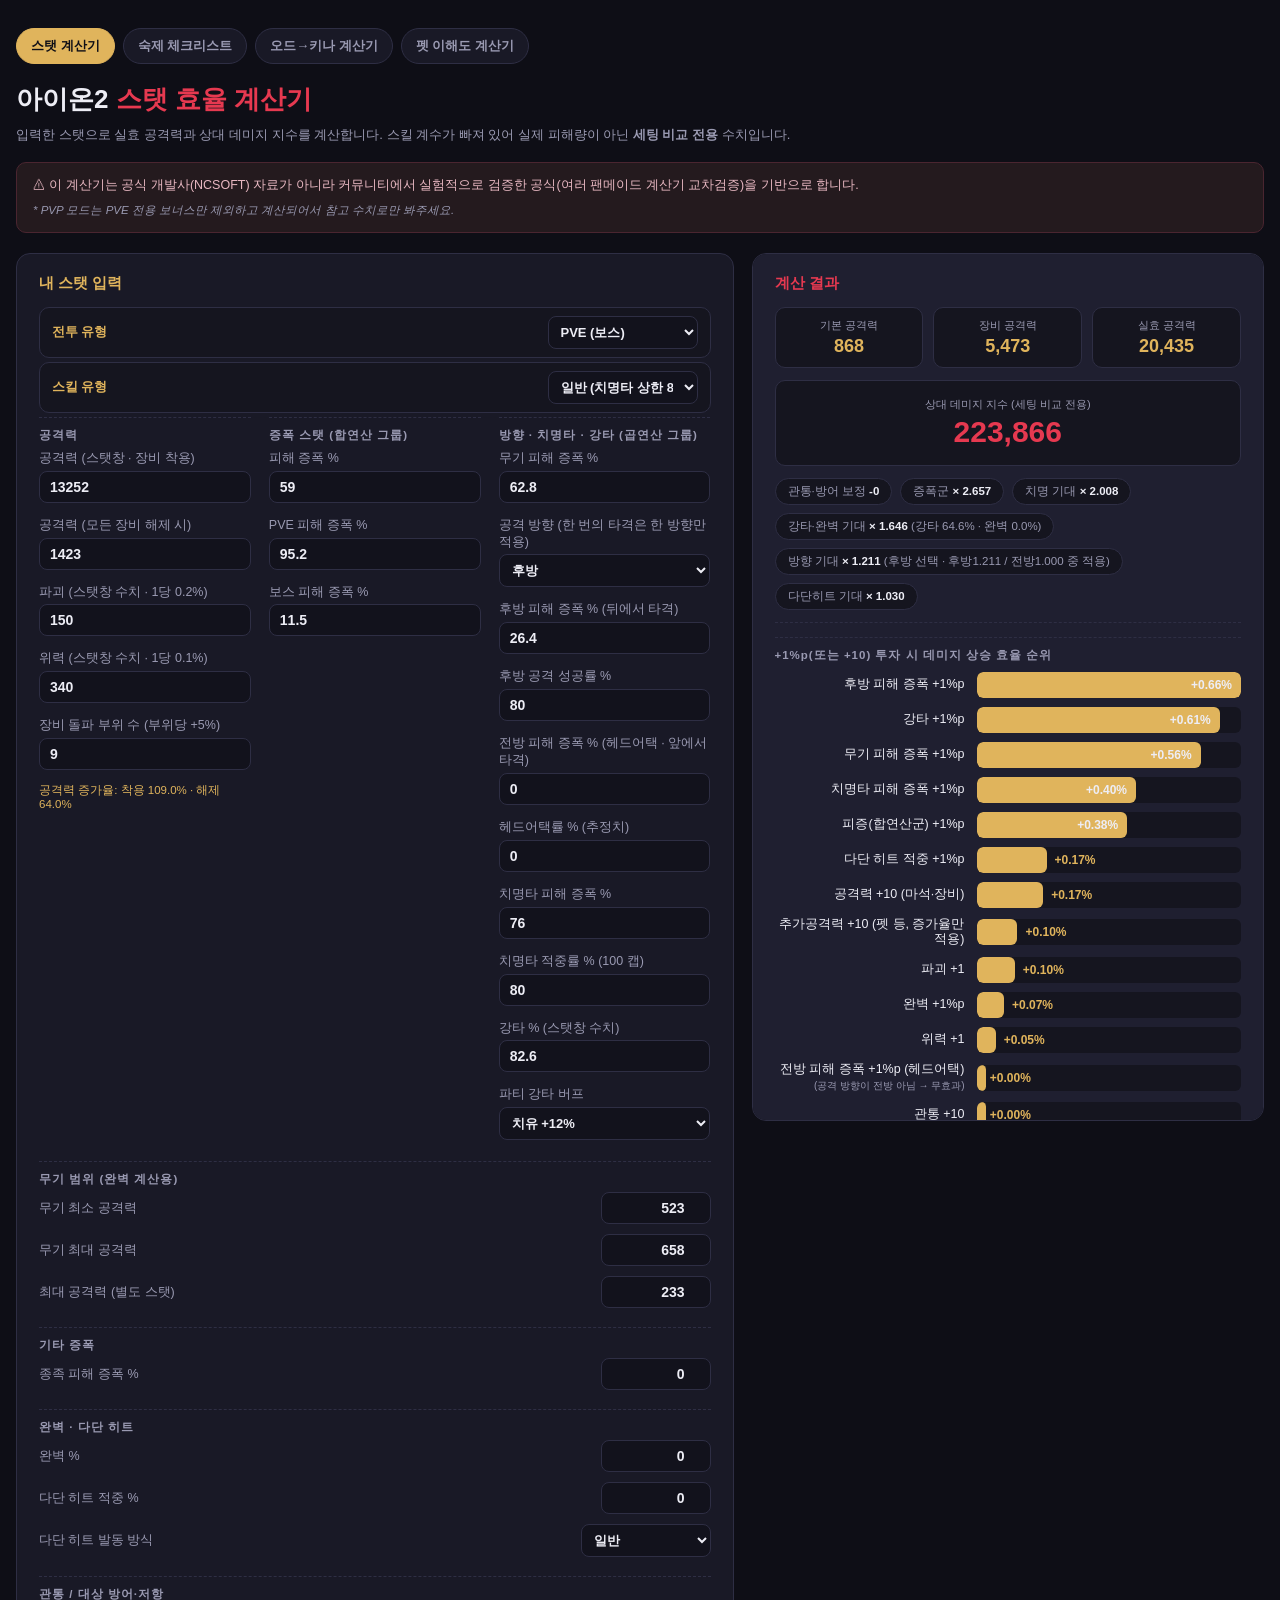
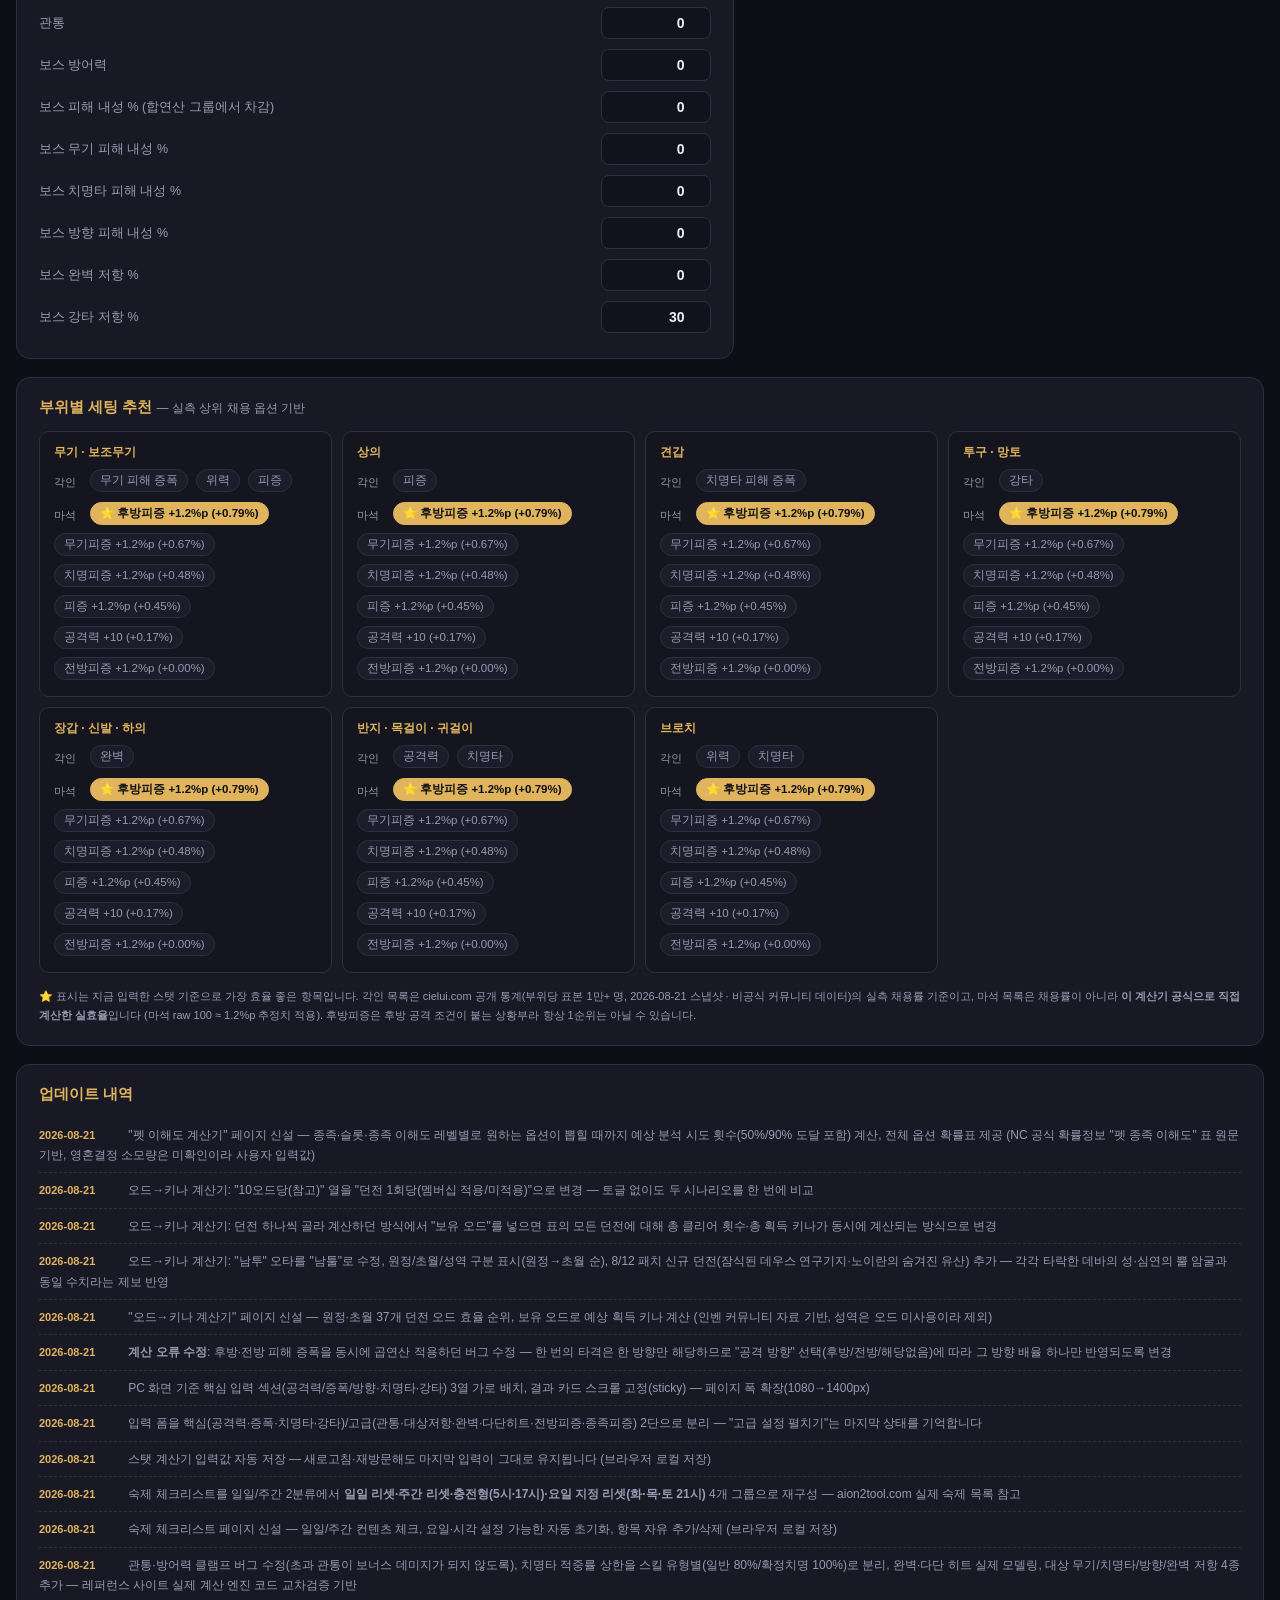
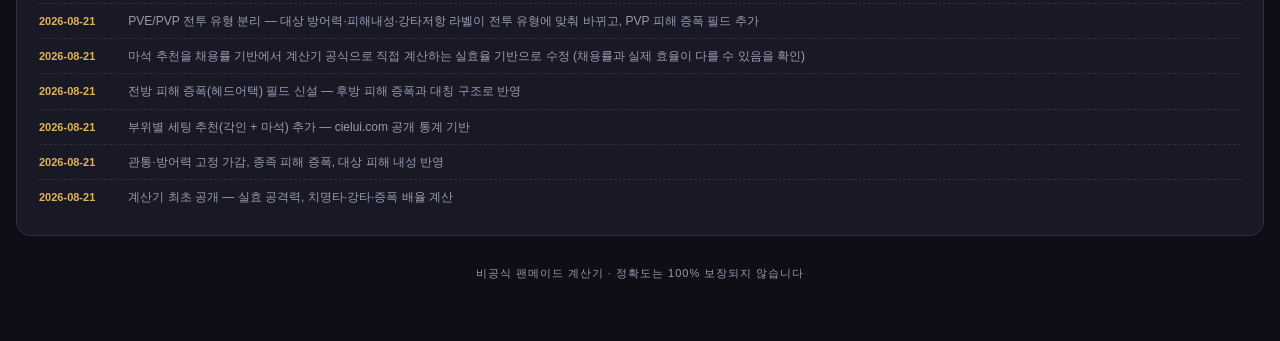
==== index.html @ a6bd33e7 "펫 종족 이해도 계산기 페이지 추가 NC 공식 확률정보(probability.plaync.com/aion2) "펫 종족 이해도" 표 원문을 기반으로, 종족·슬롯·레벨별 원하는 옵션" ====
<!DOCTYPE html>
<html lang="ko">
<head>
<meta charset="UTF-8">
<meta name="viewport" content="width=device-width, initial-scale=1.0">
<title>아이온2 스탯 효율 계산기</title>
<link rel="stylesheet" href="style.css">
</head>
<body>
<div class="wrap">
  <nav class="topnav">
    <a href="index.html" class="on">스탯 계산기</a>
    <a href="checklist.html">숙제 체크리스트</a>
    <a href="odd-calc.html">오드→키나 계산기</a>
    <a href="pet-calc.html">펫 이해도 계산기</a>
  </nav>

  <header class="head">
    <h1>아이온2 <span>스탯 효율 계산기</span></h1>
    <p class="sub">입력한 스탯으로 실효 공격력과 상대 데미지 지수를 계산합니다. 스킬 계수가 빠져 있어 실제 피해량이 아닌 <b>세팅 비교 전용</b> 수치입니다.</p>
  </header>

  <div class="disclaimer">
    ⚠ 이 계산기는 공식 개발사(NCSOFT) 자료가 아니라 커뮤니티에서 실험적으로 검증한 공식(여러 팬메이드 계산기 교차검증)을 기반으로 합니다.<br>
    <span class="disclaimer-note">* PVP 모드는 PVE 전용 보너스만 제외하고 계산되어서 참고 수치로만 봐주세요.</span>
  </div>

  <div class="grid">
    <!-- 입력 -->
    <div class="card">
      <h2>내 스탯 입력</h2>

      <div class="field combat-toggle">
        <label>전투 유형</label>
        <select id="combatType">
          <option value="pve" selected>PVE (보스)</option>
          <option value="pvp">PVP (유저)</option>
        </select>
      </div>
      <div class="field combat-toggle">
        <label>스킬 유형</label>
        <select id="skillType">
          <option value="normal" selected>일반 (치명타 상한 80%)</option>
          <option value="guaranteed">확정치명 (치명타 상한 100%)</option>
        </select>
      </div>

      <div class="core-cols">
        <div class="core-col">
          <div class="sect" style="margin-top:0">공격력</div>
          <div class="field"><label>공격력 (스탯창 · 장비 착용)</label><input type="number" id="atk" value="13252"></div>
          <div class="field"><label>공격력 (모든 장비 해제 시)</label><input type="number" id="atkNaked" value="1423"></div>
          <div class="field"><label>파괴 (스탯창 수치 · 1당 0.2%)</label><input type="number" id="destr" value="150"></div>
          <div class="field"><label>위력 (스탯창 수치 · 1당 0.1%)</label><input type="number" id="power" value="340"></div>
          <div class="field"><label>장비 돌파 부위 수 (부위당 +5%)</label><input type="number" id="brk" value="9" min="0" max="9"></div>
          <div class="hint" id="incView">공격력 증가율: —</div>
        </div>

        <div class="core-col">
          <div class="sect" style="margin-top:0">증폭 스탯 (합연산 그룹)</div>
          <div class="field"><label>피해 증폭 %</label><input type="number" id="amp" value="59" step="0.1"></div>
          <div id="pveFields">
            <div class="field"><label>PVE 피해 증폭 %</label><input type="number" id="pve" value="95.2" step="0.1"></div>
            <div class="field"><label>보스 피해 증폭 %</label><input type="number" id="boss" value="11.5" step="0.1"></div>
          </div>
          <div id="pvpFields" style="display:none">
            <div class="field"><label>PVP 피해 증폭 %</label><input type="number" id="pvpAmp" value="0" step="0.1"></div>
          </div>
        </div>

        <div class="core-col">
          <div class="sect" style="margin-top:0">방향 · 치명타 · 강타 (곱연산 그룹)</div>
          <div class="field"><label>무기 피해 증폭 %</label><input type="number" id="wdmg" value="62.8" step="0.1"></div>
          <div class="field"><label>공격 방향 (한 번의 타격은 한 방향만 적용)</label>
            <select id="attackDirection">
              <option value="back" selected>후방</option>
              <option value="front">전방 (헤드어택)</option>
              <option value="none">해당없음</option>
            </select>
          </div>
          <div class="field"><label>후방 피해 증폭 % (뒤에서 타격)</label><input type="number" id="rear" value="26.4" step="0.1"></div>
          <div class="field"><label>후방 공격 성공률 %</label><input type="number" id="back" value="80" step="1"></div>
          <div class="field"><label>전방 피해 증폭 % (헤드어택 · 앞에서 타격)</label><input type="number" id="frontAmp" value="0" step="0.1"></div>
          <div class="field"><label>헤드어택률 % (추정치)</label><input type="number" id="frontRate" value="0" step="1"></div>
          <div class="field"><label>치명타 피해 증폭 %</label><input type="number" id="cdmg" value="76" step="0.1"></div>
          <div class="field"><label>치명타 적중률 % (100 캡)</label><input type="number" id="crate" value="80" step="1"></div>
          <div class="field"><label>강타 % (스탯창 수치)</label><input type="number" id="smite" value="82.6" step="0.1"></div>
          <div class="field"><label>파티 강타 버프</label>
            <select id="sbuff">
              <option value="0">없음 (솔로)</option>
              <option value="5">호법 +5%</option>
              <option value="12" selected>치유 +12%</option>
            </select>
          </div>
        </div>
      </div>

      <div class="sect" style="margin-top:14px">무기 범위 (완벽 계산용)</div>
      <div class="field"><label>무기 최소 공격력</label><input type="number" id="weaponMinAttack" value="523"></div>
      <div class="field"><label>무기 최대 공격력</label><input type="number" id="weaponMaxAttack" value="658"></div>
      <div class="field"><label>최대 공격력 (별도 스탯)</label><input type="number" id="maximumAttack" value="233"></div>

      <div class="sect">기타 증폭</div>
      <div class="field"><label>종족 피해 증폭 %</label><input type="number" id="race" value="0" step="0.1"></div>

      <div class="sect">완벽 · 다단 히트</div>
      <div class="field"><label>완벽 %</label><input type="number" id="perfect" value="0" step="0.1"></div>
      <div class="field"><label>다단 히트 적중 %</label><input type="number" id="multiHit" value="0" step="0.1"></div>
      <div class="field"><label>다단 히트 발동 방식</label>
        <select id="multiHitMode">
          <option value="normal" selected>일반</option>
          <option value="plus50">발동 시 +50% 보정</option>
          <option value="guaranteed">확정 발동</option>
        </select>
      </div>

      <div class="sect">관통 / 대상 방어·저항</div>
      <div class="field"><label>관통</label><input type="number" id="penetration" value="0"></div>
      <div class="field"><label id="targetDefenseLabel">보스 방어력</label><input type="number" id="targetDefense" value="0"></div>
      <div class="field"><label id="targetResistLabel">보스 피해 내성 % (합연산 그룹에서 차감)</label><input type="number" id="targetResist" value="0" step="0.1"></div>
      <div class="field"><label id="targetWeaponResLabel">보스 무기 피해 내성 %</label><input type="number" id="targetWeaponRes" value="0" step="0.1"></div>
      <div class="field"><label id="targetCritDmgResLabel">보스 치명타 피해 내성 %</label><input type="number" id="targetCritDmgRes" value="0" step="0.1"></div>
      <div class="field"><label id="targetDirResLabel">보스 방향 피해 내성 %</label><input type="number" id="targetDirectionalRes" value="0" step="0.1"></div>
      <div class="field"><label id="targetPerfectResLabel">보스 완벽 저항 %</label><input type="number" id="targetPerfectRes" value="0" step="0.1"></div>
      <div class="field"><label id="smiteResistLabel">보스 강타 저항 %</label><input type="number" id="smiteResist" value="30" step="1"></div>

      <div class="warn" id="warn"></div>
    </div>

    <!-- 결과 -->
    <div class="card2">
      <h2 class="r">계산 결과</h2>
      <div class="pockets">
        <div class="pk"><div class="n">기본 공격력</div><div class="v" id="pBase">—</div></div>
        <div class="pk"><div class="n">장비 공격력</div><div class="v" id="pGear">—</div></div>
        <div class="pk"><div class="n">실효 공격력</div><div class="v" id="pEff">—</div></div>
      </div>
      <div class="pockets one">
        <div class="pk wide"><div class="n">상대 데미지 지수 (세팅 비교 전용)</div><div class="v big" id="pFinal">—</div></div>
      </div>
      <div class="mults" id="mults"></div>
      <div class="divider"></div>
      <div class="sect">+1%p(또는 +10) 투자 시 데미지 상승 효율 순위</div>
      <div id="bars"></div>
      <div class="note">
        ※ 효율 = 해당 스탯 1단위 상승 ÷ 최종 데미지. 이미 크게 쌓인 스탯일수록 같은 1단위의 체감이 낮아집니다.<br>
        ※ 관통·방어력: 방어력이 관통보다 클 때만 그 차이의 1/10이 고정 감소로 적용됩니다. 관통이 방어력을 넘어서도 그 초과분이 보너스 데미지가 되지는 않습니다.<br>
        ※ PVE 모드: 피해 증폭·PVE 피증·보스 피증·종족 피증이 서로 합연산 / PVP 모드: 피해 증폭·PVP 피증만 합연산 (PVE·PVP 증폭은 동시에 적용되지 않습니다). 대상 피해 내성만큼 차감됩니다.<br>
        ※ 치명타 적중률은 일반 스킬 80%, 확정치명 스킬 100%가 상한입니다. 치명타 배율은 기본 +50%에 (치명타 피해 증폭－대상 치명타 피해 내성)를 더합니다.<br>
        ※ 강타 %는 파티 버프를 더하고 대상 강타 저항을 뺀 값이 실제 발동률로 적용되며, 완벽과 상호작용해 최종 기대 데미지를 함께 산출합니다.<br>
        ※ 후방·전방 피해 증폭은 서로 배타적입니다 — 한 번의 타격은 후방이거나 전방이거나 둘 중 하나만 해당하므로, "공격 방향" 선택에 따라 그 방향의 배율 하나만 계산에 반영되고 대상 방향 피해 내성만큼 차감됩니다. 헤드어택률은 실측 자료가 부족해 추정치입니다.<br>
        ※ 완벽은 무기 최소~최대 공격력 범위와 대상 완벽 저항을 반영해 기대 데미지에 블렌딩됩니다. 다단 히트는 발동 방식(일반/+50%보정/확정)에 따라 기대 추가타수를 계산해 반영합니다.<br>
        ※ 무기 피해 증폭은 (무기 피해 증폭－대상 무기 피해 내성)만큼만 적용됩니다.<br>
        ※ 플랫 공격력은 들어가는 주머니에 따라 배율이 다릅니다 — 마석·강화 등 장비 옵션(장비공: 무기피증×증가율 적용), 추가공격력류(기본공: 증가율만 적용).
      </div>
    </div>
  </div>

  <div class="card" style="margin-top:18px">
    <h2>부위별 세팅 추천 <span style="color:var(--muted);font-weight:400;font-size:12px">— 실측 상위 채용 옵션 기반</span></h2>
    <div id="slotRecommend" class="slot-grid"></div>
    <div class="note">⭐ 표시는 지금 입력한 스탯 기준으로 가장 효율 좋은 항목입니다. 각인 목록은 cielui.com 공개 통계(부위당 표본 1만+ 명, 2026-08-21 스냅샷 · 비공식 커뮤니티 데이터)의 실측 채용률 기준이고, 마석 목록은 채용률이 아니라 <b>이 계산기 공식으로 직접 계산한 실효율</b>입니다 (마석 raw 100 ≈ 1.2%p 추정치 적용). 후방피증은 후방 공격 조건이 붙는 상황부라 항상 1순위는 아닐 수 있습니다.</div>
  </div>

  <div class="card" style="margin-top:18px">
    <h2>업데이트 내역</h2>
    <ul class="changelog">
      <li><span class="cd">2026-08-21</span> "펫 이해도 계산기" 페이지 신설 — 종족·슬롯·종족 이해도 레벨별로 원하는 옵션이 뽑힐 때까지 예상 분석 시도 횟수(50%/90% 도달 포함) 계산, 전체 옵션 확률표 제공 (NC 공식 확률정보 "펫 종족 이해도" 표 원문 기반, 영혼결정 소모량은 미확인이라 사용자 입력값)</li>
      <li><span class="cd">2026-08-21</span> 오드→키나 계산기: "10오드당(참고)" 열을 "던전 1회당(멤버십 적용/미적용)"으로 변경 — 토글 없이도 두 시나리오를 한 번에 비교</li>
      <li><span class="cd">2026-08-21</span> 오드→키나 계산기: 던전 하나씩 골라 계산하던 방식에서 "보유 오드"를 넣으면 표의 모든 던전에 대해 총 클리어 횟수·총 획득 키나가 동시에 계산되는 방식으로 변경</li>
      <li><span class="cd">2026-08-21</span> 오드→키나 계산기: "남투" 오타를 "남툴"로 수정, 원정/초월/성역 구분 표시(원정→초월 순), 8/12 패치 신규 던전(잠식된 데우스 연구기지·노이란의 숨겨진 유산) 추가 — 각각 타락한 데바의 성·심연의 뿔 암굴과 동일 수치라는 제보 반영</li>
      <li><span class="cd">2026-08-21</span> "오드→키나 계산기" 페이지 신설 — 원정·초월 37개 던전 오드 효율 순위, 보유 오드로 예상 획득 키나 계산 (인벤 커뮤니티 자료 기반, 성역은 오드 미사용이라 제외)</li>
      <li><span class="cd">2026-08-21</span> <b>계산 오류 수정</b>: 후방·전방 피해 증폭을 동시에 곱연산 적용하던 버그 수정 — 한 번의 타격은 한 방향만 해당하므로 "공격 방향" 선택(후방/전방/해당없음)에 따라 그 방향 배율 하나만 반영되도록 변경</li>
      <li><span class="cd">2026-08-21</span> PC 화면 기준 핵심 입력 섹션(공격력/증폭/방향·치명타·강타) 3열 가로 배치, 결과 카드 스크롤 고정(sticky) — 페이지 폭 확장(1080→1400px)</li>
      <li><span class="cd">2026-08-21</span> 입력 폼을 핵심(공격력·증폭·치명타·강타)/고급(관통·대상저항·완벽·다단히트·전방피증·종족피증) 2단으로 분리 — "고급 설정 펼치기"는 마지막 상태를 기억합니다</li>
      <li><span class="cd">2026-08-21</span> 스탯 계산기 입력값 자동 저장 — 새로고침·재방문해도 마지막 입력이 그대로 유지됩니다 (브라우저 로컬 저장)</li>
      <li><span class="cd">2026-08-21</span> 숙제 체크리스트를 일일/주간 2분류에서 <b>일일 리셋·주간 리셋·충전형(5시·17시)·요일 지정 리셋(화·목·토 21시)</b> 4개 그룹으로 재구성 — aion2tool.com 실제 숙제 목록 참고</li>
      <li><span class="cd">2026-08-21</span> 숙제 체크리스트 페이지 신설 — 일일/주간 컨텐츠 체크, 요일·시각 설정 가능한 자동 초기화, 항목 자유 추가/삭제 (브라우저 로컬 저장)</li>
      <li><span class="cd">2026-08-21</span> 관통·방어력 클램프 버그 수정(초과 관통이 보너스 데미지가 되지 않도록), 치명타 적중률 상한을 스킬 유형별(일반 80%/확정치명 100%)로 분리, 완벽·다단 히트 실제 모델링, 대상 무기/치명타/방향/완벽 저항 4종 추가 — 레퍼런스 사이트 실제 계산 엔진 코드 교차검증 기반</li>
      <li><span class="cd">2026-08-21</span> PVE/PVP 전투 유형 분리 — 대상 방어력·피해내성·강타저항 라벨이 전투 유형에 맞춰 바뀌고, PVP 피해 증폭 필드 추가</li>
      <li><span class="cd">2026-08-21</span> 마석 추천을 채용률 기반에서 계산기 공식으로 직접 계산하는 실효율 기반으로 수정 (채용률과 실제 효율이 다를 수 있음을 확인)</li>
      <li><span class="cd">2026-08-21</span> 전방 피해 증폭(헤드어택) 필드 신설 — 후방 피해 증폭과 대칭 구조로 반영</li>
      <li><span class="cd">2026-08-21</span> 부위별 세팅 추천(각인 + 마석) 추가 — cielui.com 공개 통계 기반</li>
      <li><span class="cd">2026-08-21</span> 관통·방어력 고정 가감, 종족 피해 증폭, 대상 피해 내성 반영</li>
      <li><span class="cd">2026-08-21</span> 계산기 최초 공개 — 실효 공격력, 치명타·강타·증폭 배율 계산</li>
    </ul>
  </div>

  <footer>비공식 팬메이드 계산기 · 정확도는 100% 보장되지 않습니다</footer>
</div>
<script src="app.js"></script>
</body>
</html>
---- style.css ----
:root{
  --bg:#0e0e16; --card:#191926; --card2:#1f1f30; --line:#2e2e44;
  --txt:#ededf5; --muted:#9a9ab2; --red:#e63950; --gold:#e0b45c;
}
*{margin:0;padding:0;box-sizing:border-box}
body{background:var(--bg);font-family:'Malgun Gothic','맑은 고딕',sans-serif;color:var(--txt);min-height:100vh;padding:28px 16px 60px}
.wrap{max-width:1400px;margin:0 auto}
h1{font-size:26px;font-weight:800}
h1 span{color:var(--red)}
.sub{color:var(--muted);font-size:13px;margin-top:8px;line-height:1.6}
.disclaimer{margin-top:16px;background:#241a1e;border:1px solid #4a2530;border-radius:10px;padding:12px 16px;font-size:12.5px;color:#e8b8c2;line-height:1.6}
.disclaimer b{color:#ffd3dc}
.disclaimer-note{display:inline-block;margin-top:6px;font-style:italic;color:var(--muted);font-size:11.5px}
.grid{display:grid;grid-template-columns:1.4fr 1fr;gap:18px;margin-top:20px}
@media(max-width:900px){.grid{grid-template-columns:1fr}}
.card{background:var(--card);border:1px solid var(--line);border-radius:14px;padding:20px 22px}
.card2{background:var(--card2);border:1px solid var(--line);border-radius:14px;padding:20px 22px;align-self:start}
@media(min-width:901px){.card2{position:sticky;top:16px;max-height:calc(100vh - 32px);overflow-y:auto}}
.core-cols{display:grid;grid-template-columns:repeat(3,1fr);gap:0 18px;margin-top:4px}
.core-cols .field{flex-direction:column;align-items:stretch;gap:4px;padding:7px 0}
.core-cols .field input,.core-cols .field select{width:100%;text-align:left}
@media(max-width:1150px){.core-cols{grid-template-columns:1fr 1fr}}
@media(max-width:820px){.core-cols{grid-template-columns:1fr}}
h2{font-size:15px;font-weight:700;color:var(--gold);margin-bottom:14px}
h2.r{color:var(--red)}
.field{display:flex;align-items:center;justify-content:space-between;gap:10px;padding:5px 0}
.field.disabled label,.field.disabled input{opacity:.5}
.field label{font-size:12.5px;color:var(--muted);flex:1;line-height:1.35}
.field input{width:110px;background:#12121c;border:1px solid var(--line);border-radius:8px;color:var(--txt);font-size:14px;font-weight:700;padding:7px 10px;text-align:right;font-family:inherit}
.field input:focus{outline:none;border-color:var(--red)}
.field select{width:130px;background:#12121c;border:1px solid var(--line);border-radius:8px;color:var(--txt);font-size:13px;font-weight:700;padding:7px 8px;font-family:inherit}
.field select:focus{outline:none;border-color:var(--red)}
.sect{margin-top:14px;padding-top:10px;border-top:1px dashed var(--line);font-size:11.5px;color:var(--muted);font-weight:700;letter-spacing:1px}
.sect.muted{color:#6a6a80}
.hint{font-size:11.5px;color:var(--gold);padding:6px 0 2px}
.pockets{display:grid;grid-template-columns:1fr 1fr 1fr;gap:10px;margin-bottom:12px}
.pockets.one{grid-template-columns:1fr}
.pk{background:#15151f;border:1px solid var(--line);border-radius:10px;padding:10px 12px;text-align:center}
.pk.wide{padding:16px 12px}
.pk .n{font-size:11px;color:var(--muted)}
.pk .v{font-size:18px;font-weight:800;color:var(--gold);margin-top:3px}
.pk .v.big{font-size:30px;color:var(--red)}
.mults{display:flex;flex-wrap:wrap;gap:8px;margin-bottom:6px}
.mtag{background:#15151f;border:1px solid var(--line);border-radius:999px;padding:5px 12px;font-size:11.5px;color:var(--muted)}
.mtag b{color:var(--txt)}
.bar-row{display:flex;align-items:center;gap:12px;margin:9px 0}
.bar-name{width:190px;font-size:12.5px;text-align:right;flex-shrink:0;line-height:1.25}
.src-tag{font-size:10px;color:#7fb8a3;font-weight:600}
.slot-grid{display:grid;grid-template-columns:repeat(auto-fill,minmax(240px,1fr));gap:10px;margin-top:6px}
.slot-card{background:#15151f;border:1px solid var(--line);border-radius:10px;padding:12px 14px}
.slot-card .sn{font-size:12px;font-weight:700;color:var(--gold);margin-bottom:8px}
.slot-row{display:flex;flex-wrap:wrap;align-items:center;gap:4px;margin-bottom:6px}
.slot-row:last-child{margin-bottom:0}
.slot-label{font-size:10.5px;color:var(--muted);width:32px;flex-shrink:0}
.slot-opt{display:inline-block;font-size:11.5px;color:var(--muted);background:#1c1c2a;border:1px solid var(--line);border-radius:999px;padding:3px 9px;margin:0 4px 4px 0}
.slot-opt.best{color:#0e0e16;background:var(--gold);border-color:var(--gold);font-weight:700}
.slot-opt.unverified{border-style:dashed;color:#8a8a9c;cursor:help}
.bar-track{flex:1;height:26px;background:#15151f;border-radius:6px;position:relative;overflow:hidden}
.bar-fill{height:100%;border-radius:6px;display:flex;align-items:center;justify-content:flex-end;padding-right:9px;font-size:12px;font-weight:700;min-width:2px;transition:width .25s}
.bar-val{position:absolute;top:0;height:100%;display:flex;align-items:center;font-size:12px;font-weight:700;color:var(--gold);padding-left:8px}
.divider{border-top:1px dashed var(--line);margin:12px 0}
.note{font-size:11px;color:var(--muted);line-height:1.7;margin-top:14px}
.warn{color:var(--red);font-size:12px;margin-top:8px;display:none}
.combat-toggle{background:#15151f;border:1px solid var(--line);border-radius:10px;padding:8px 12px;margin-bottom:4px}
.combat-toggle label{color:var(--gold);font-weight:700}
.combat-toggle select{width:150px}
.changelog{list-style:none}
.changelog li{font-size:12px;color:var(--muted);line-height:1.7;padding:7px 0;border-bottom:1px dashed var(--line)}
.changelog li:last-child{border-bottom:none}
.changelog .cd{display:inline-block;color:var(--gold);font-weight:700;font-size:11px;margin-right:8px;min-width:78px}
footer{text-align:center;color:var(--muted);font-size:11px;margin-top:30px;letter-spacing:1px}
.topnav{display:flex;gap:8px;margin-bottom:18px}
.topnav a{color:var(--muted);text-decoration:none;font-size:13px;font-weight:700;padding:8px 14px;border-radius:999px;border:1px solid var(--line);background:var(--card)}
.topnav a.on{color:#0e0e16;background:var(--gold);border-color:var(--gold)}
.progress-tag{font-size:12px;color:var(--muted);font-weight:400}
.task-list{display:flex;flex-direction:column;gap:2px;margin-top:4px}
.task-row{display:flex;align-items:center;justify-content:space-between;gap:8px;padding:8px 4px;border-bottom:1px dashed var(--line)}
.task-row:last-child{border-bottom:none}
.task-check{display:flex;align-items:center;gap:10px;font-size:13.5px;cursor:pointer;flex:1}
.task-check input{width:16px;height:16px;accent-color:var(--gold);flex-shrink:0}
.task-row.done .task-check span{color:var(--muted);text-decoration:line-through}
.task-del{background:none;border:none;color:var(--muted);cursor:pointer;font-size:13px;padding:4px 6px;border-radius:6px}
.task-del:hover{color:var(--red);background:#241a1e}
.add-row{display:flex;gap:8px;margin-top:12px}
.add-row input{flex:1;background:#12121c;border:1px solid var(--line);border-radius:8px;color:var(--txt);font-size:13px;padding:8px 10px;font-family:inherit}
.add-row input:focus{outline:none;border-color:var(--red)}
.add-row button{background:var(--gold);color:#0e0e16;border:none;border-radius:8px;padding:8px 14px;font-size:13px;font-weight:700;cursor:pointer;white-space:nowrap}
.add-row button:hover{opacity:.9}
.groups-grid{display:grid;grid-template-columns:1fr 1fr;gap:18px;margin-top:16px}
@media(max-width:800px){.groups-grid{grid-template-columns:1fr}}
.odd-table{width:100%;border-collapse:collapse;font-size:12.5px;white-space:nowrap}
.odd-table th{text-align:left;color:var(--gold);font-weight:700;padding:8px 10px;border-bottom:1px solid var(--line);font-size:11.5px}
.odd-table td{padding:7px 10px;border-bottom:1px dashed var(--line);color:var(--txt)}
.odd-table tbody tr:hover{background:#1c1c2a}
.odd-nick{color:var(--muted);font-size:11px}
.odd-eff{color:var(--gold);font-weight:700}
.grade-tag{display:inline-block;font-size:10.5px;font-weight:700;padding:2px 8px;border-radius:999px;background:#15151f;border:1px solid var(--line)}
.grade-tag.g-n{color:#9a9ab2}
.grade-tag.g-r{color:#6fb3e0;border-color:#2a4a63}
.grade-tag.g-l{color:#b98ee6;border-color:#453260}
.grade-tag.g-u{color:var(--gold);border-color:#5a4726}
.grade-tag.g-h{color:var(--red);border-color:#5a2530;font-weight:800}
.target-row{background:#20202e}
.target-row td:first-child{border-left:2px solid var(--gold)}
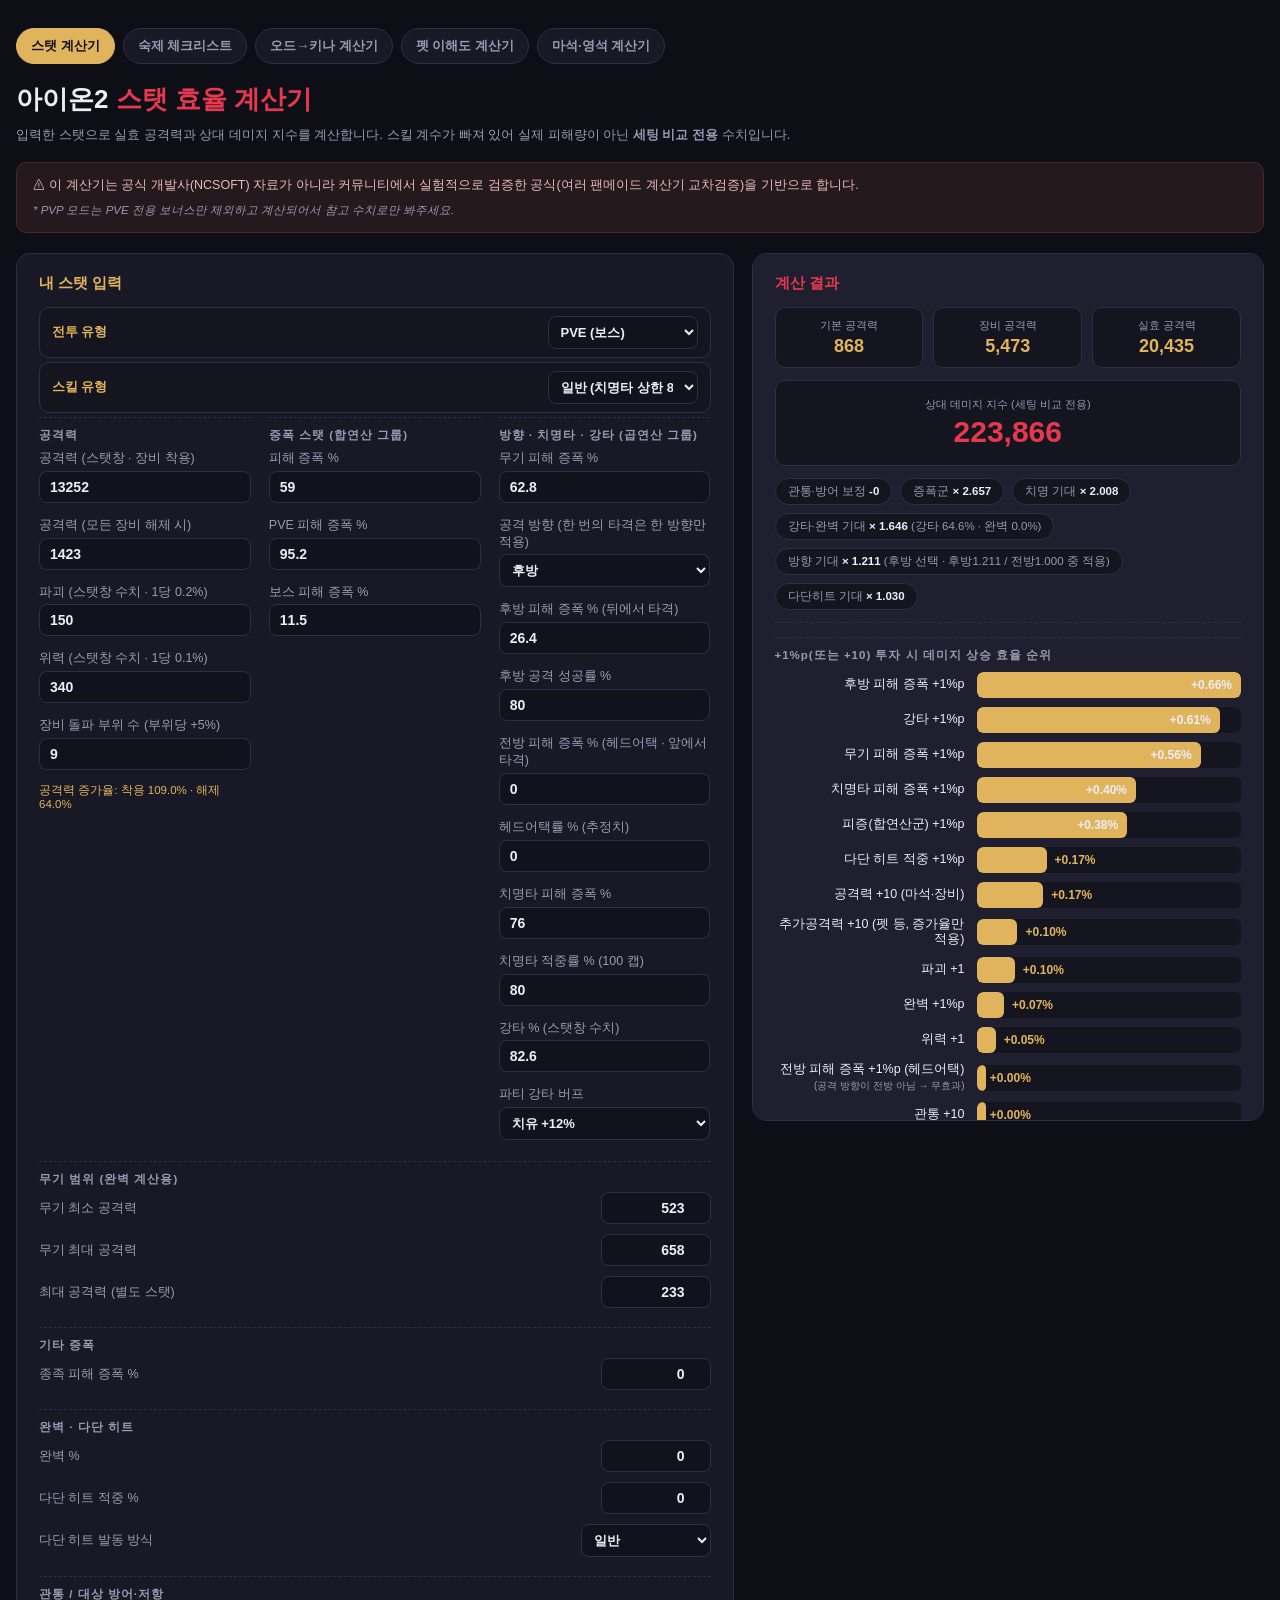
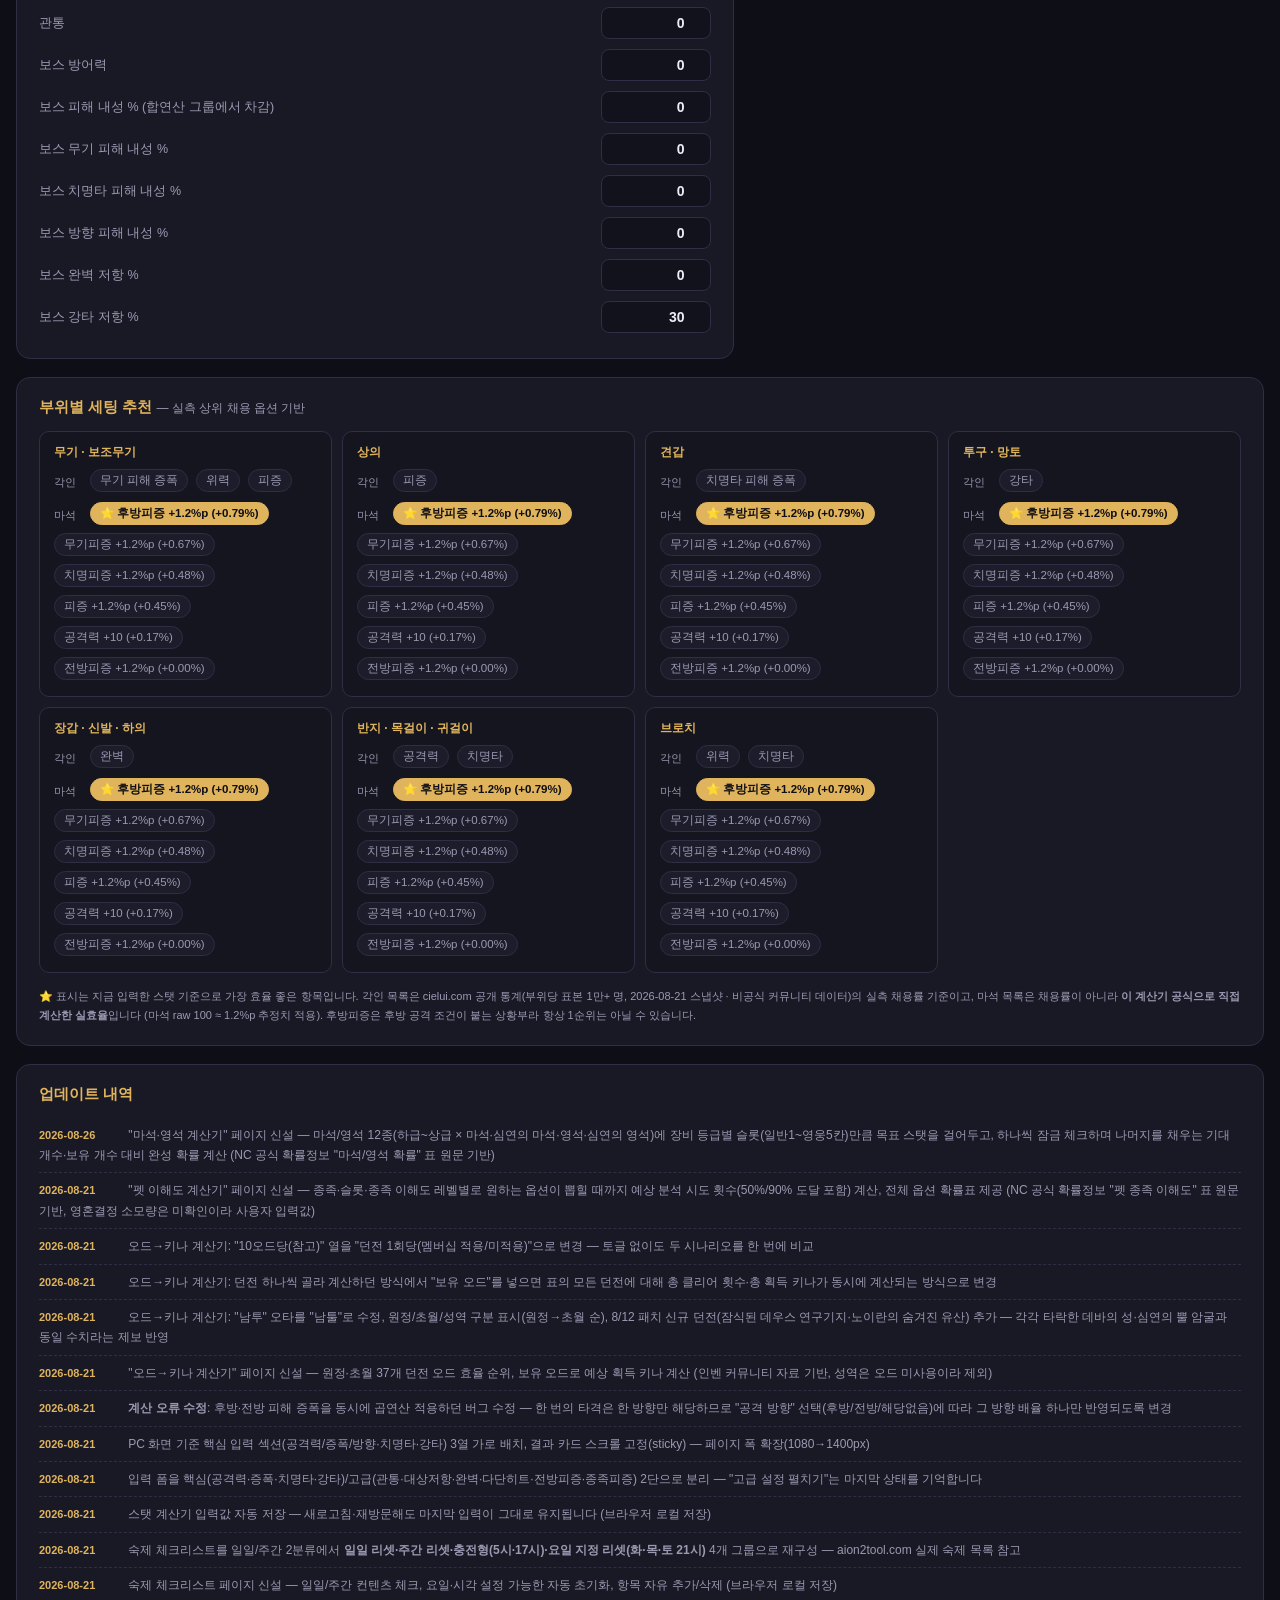
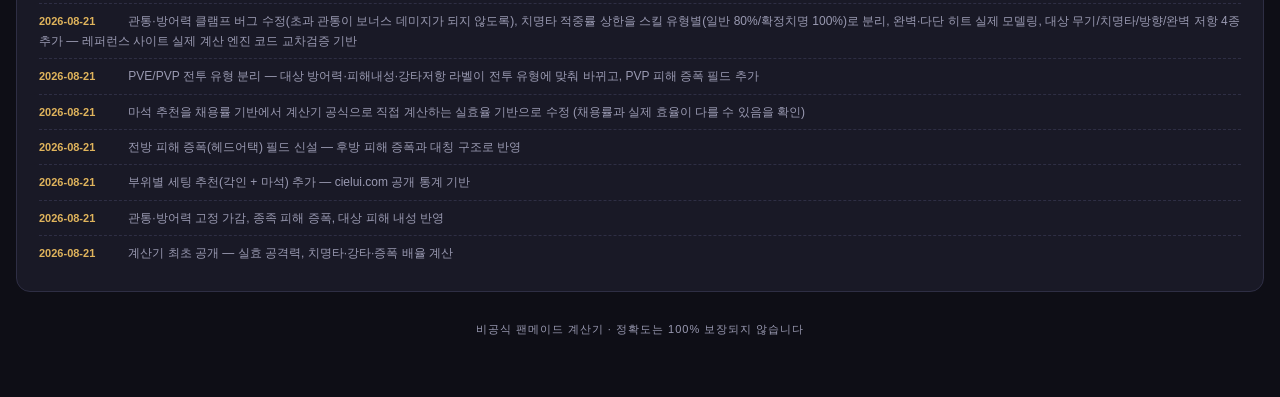
==== commit e222dc6d: "마석·영석 계산기 페이지 추가 NC 공식 확률정보(probability.plaync.com/aion2) "마석/영석 확률" 표 원문을 기반으로, 마석/영석 12종(하급~상급 x 마" ====
--- a/index.html
+++ b/index.html
@@ -13,6 +13,7 @@
     <a href="checklist.html">숙제 체크리스트</a>
     <a href="odd-calc.html">오드→키나 계산기</a>
     <a href="pet-calc.html">펫 이해도 계산기</a>
+    <a href="manastone-calc.html">마석·영석 계산기</a>
   </nav>
 
   <header class="head">
@@ -165,6 +166,7 @@
   <div class="card" style="margin-top:18px">
     <h2>업데이트 내역</h2>
     <ul class="changelog">
+      <li><span class="cd">2026-08-26</span> "마석·영석 계산기" 페이지 신설 — 마석/영석 12종(하급~상급 × 마석·심연의 마석·영석·심연의 영석)에 장비 등급별 슬롯(일반1~영웅5칸)만큼 목표 스탯을 걸어두고, 하나씩 잠금 체크하며 나머지를 채우는 기대 개수·보유 개수 대비 완성 확률 계산 (NC 공식 확률정보 "마석/영석 확률" 표 원문 기반)</li>
       <li><span class="cd">2026-08-21</span> "펫 이해도 계산기" 페이지 신설 — 종족·슬롯·종족 이해도 레벨별로 원하는 옵션이 뽑힐 때까지 예상 분석 시도 횟수(50%/90% 도달 포함) 계산, 전체 옵션 확률표 제공 (NC 공식 확률정보 "펫 종족 이해도" 표 원문 기반, 영혼결정 소모량은 미확인이라 사용자 입력값)</li>
       <li><span class="cd">2026-08-21</span> 오드→키나 계산기: "10오드당(참고)" 열을 "던전 1회당(멤버십 적용/미적용)"으로 변경 — 토글 없이도 두 시나리오를 한 번에 비교</li>
       <li><span class="cd">2026-08-21</span> 오드→키나 계산기: 던전 하나씩 골라 계산하던 방식에서 "보유 오드"를 넣으면 표의 모든 던전에 대해 총 클리어 횟수·총 획득 키나가 동시에 계산되는 방식으로 변경</li>
--- a/style.css
+++ b/style.css
@@ -102,3 +102,8 @@
 .grade-tag.g-h{color:var(--red);border-color:#5a2530;font-weight:800}
 .target-row{background:#20202e}
 .target-row td:first-child{border-left:2px solid var(--gold)}
+.cost-grid{display:grid;grid-template-columns:repeat(auto-fill,minmax(78px,1fr));gap:8px;margin-top:8px}
+.cost-cell{background:#15151f;border:1px solid var(--line);border-radius:8px;padding:6px 8px;text-align:center}
+.cost-cell label{display:block;font-size:10px;color:var(--muted);margin-bottom:4px}
+.cost-cell input{width:100%;background:#12121c;border:1px solid var(--line);border-radius:6px;color:var(--gold);font-size:13px;font-weight:700;padding:5px 4px;text-align:center;font-family:inherit}
+.cost-cell input:focus{outline:none;border-color:var(--gold)}
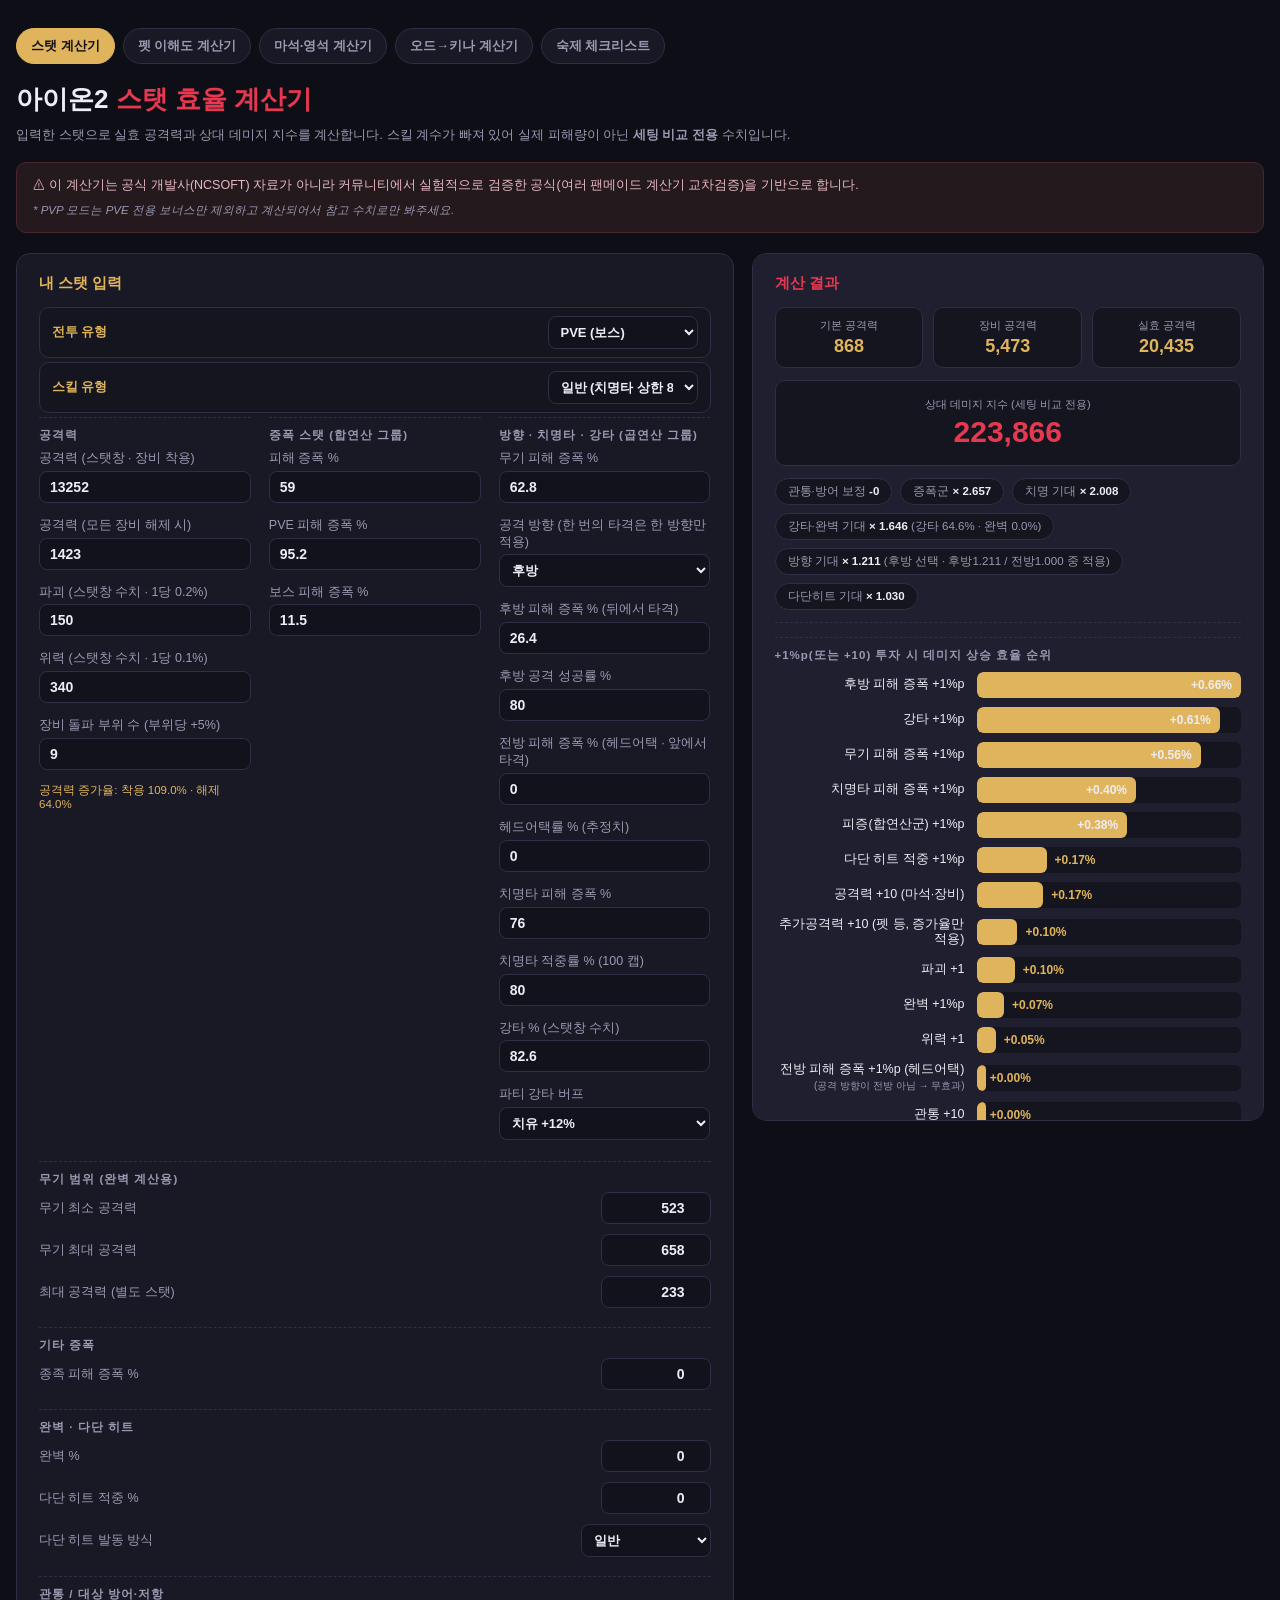
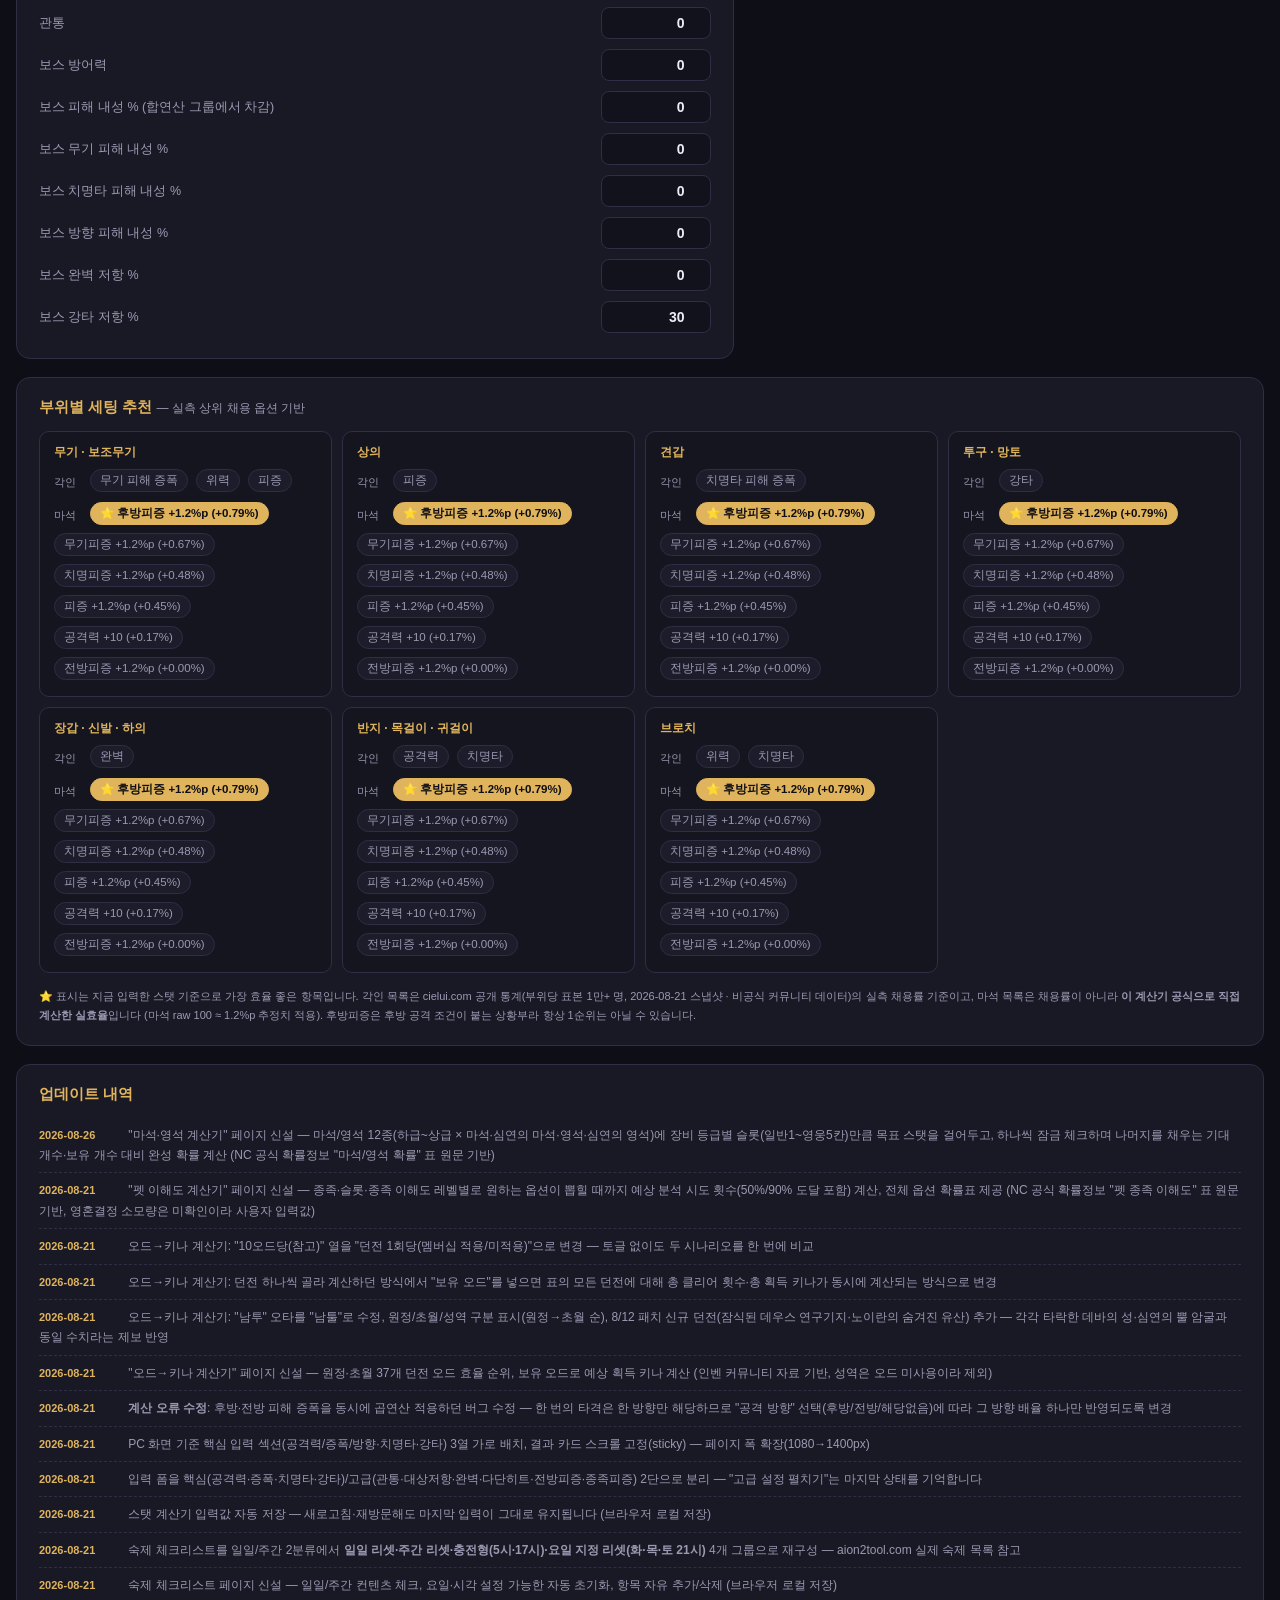
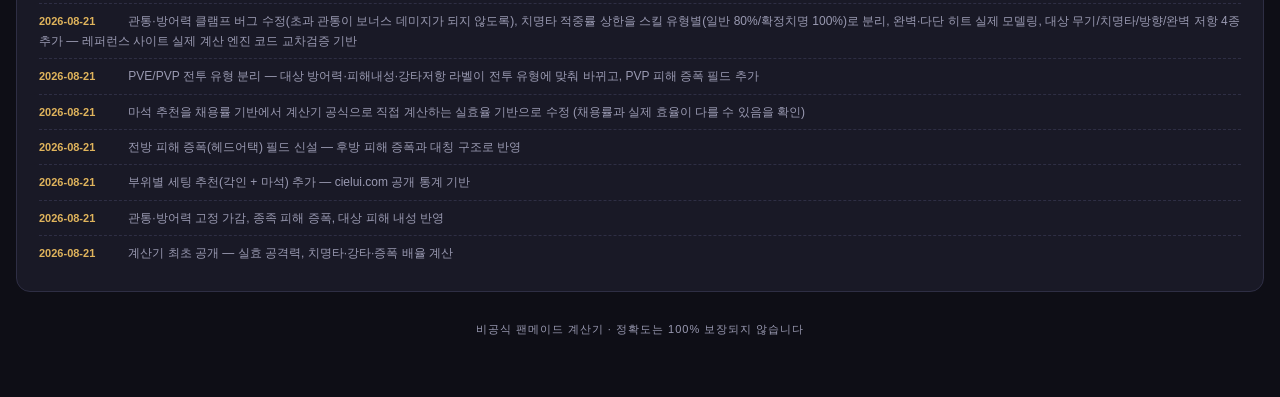
==== commit da6dbb47: "네비게이션 메뉴 순서 변경 스탯계산 > 펫이해도 > 마석·영석 > 오드→키나 > 숙제 순으로 5개 페이지 전부 통일.  Co-Authored-By: Claude Sonnet 5 <" ====
--- a/index.html
+++ b/index.html
@@ -10,10 +10,10 @@
 <div class="wrap">
   <nav class="topnav">
     <a href="index.html" class="on">스탯 계산기</a>
-    <a href="checklist.html">숙제 체크리스트</a>
-    <a href="odd-calc.html">오드→키나 계산기</a>
     <a href="pet-calc.html">펫 이해도 계산기</a>
     <a href="manastone-calc.html">마석·영석 계산기</a>
+    <a href="odd-calc.html">오드→키나 계산기</a>
+    <a href="checklist.html">숙제 체크리스트</a>
   </nav>
 
   <header class="head">
--- a/style.css
+++ b/style.css
@@ -107,3 +107,9 @@
 .cost-cell label{display:block;font-size:10px;color:var(--muted);margin-bottom:4px}
 .cost-cell input{width:100%;background:#12121c;border:1px solid var(--line);border-radius:6px;color:var(--gold);font-size:13px;font-weight:700;padding:5px 4px;text-align:center;font-family:inherit}
 .cost-cell input:focus{outline:none;border-color:var(--gold)}
+.targetCheckList{max-height:150px;min-width:230px;overflow-y:auto;border:1px solid var(--line);border-radius:8px;padding:6px 8px;background:#12121c}
+.cl-grade{font-size:10px;font-weight:700;color:var(--gold);letter-spacing:.5px;margin:6px 0 3px}
+.cl-grade:first-child{margin-top:0}
+.targetCheckList label.cl-item{display:block;font-size:12px;color:var(--txt);padding:2px 0;cursor:pointer;white-space:nowrap}
+.targetCheckList label.cl-item:hover{color:var(--gold)}
+.targetCheckList input[type=checkbox]{margin-right:5px;vertical-align:middle}
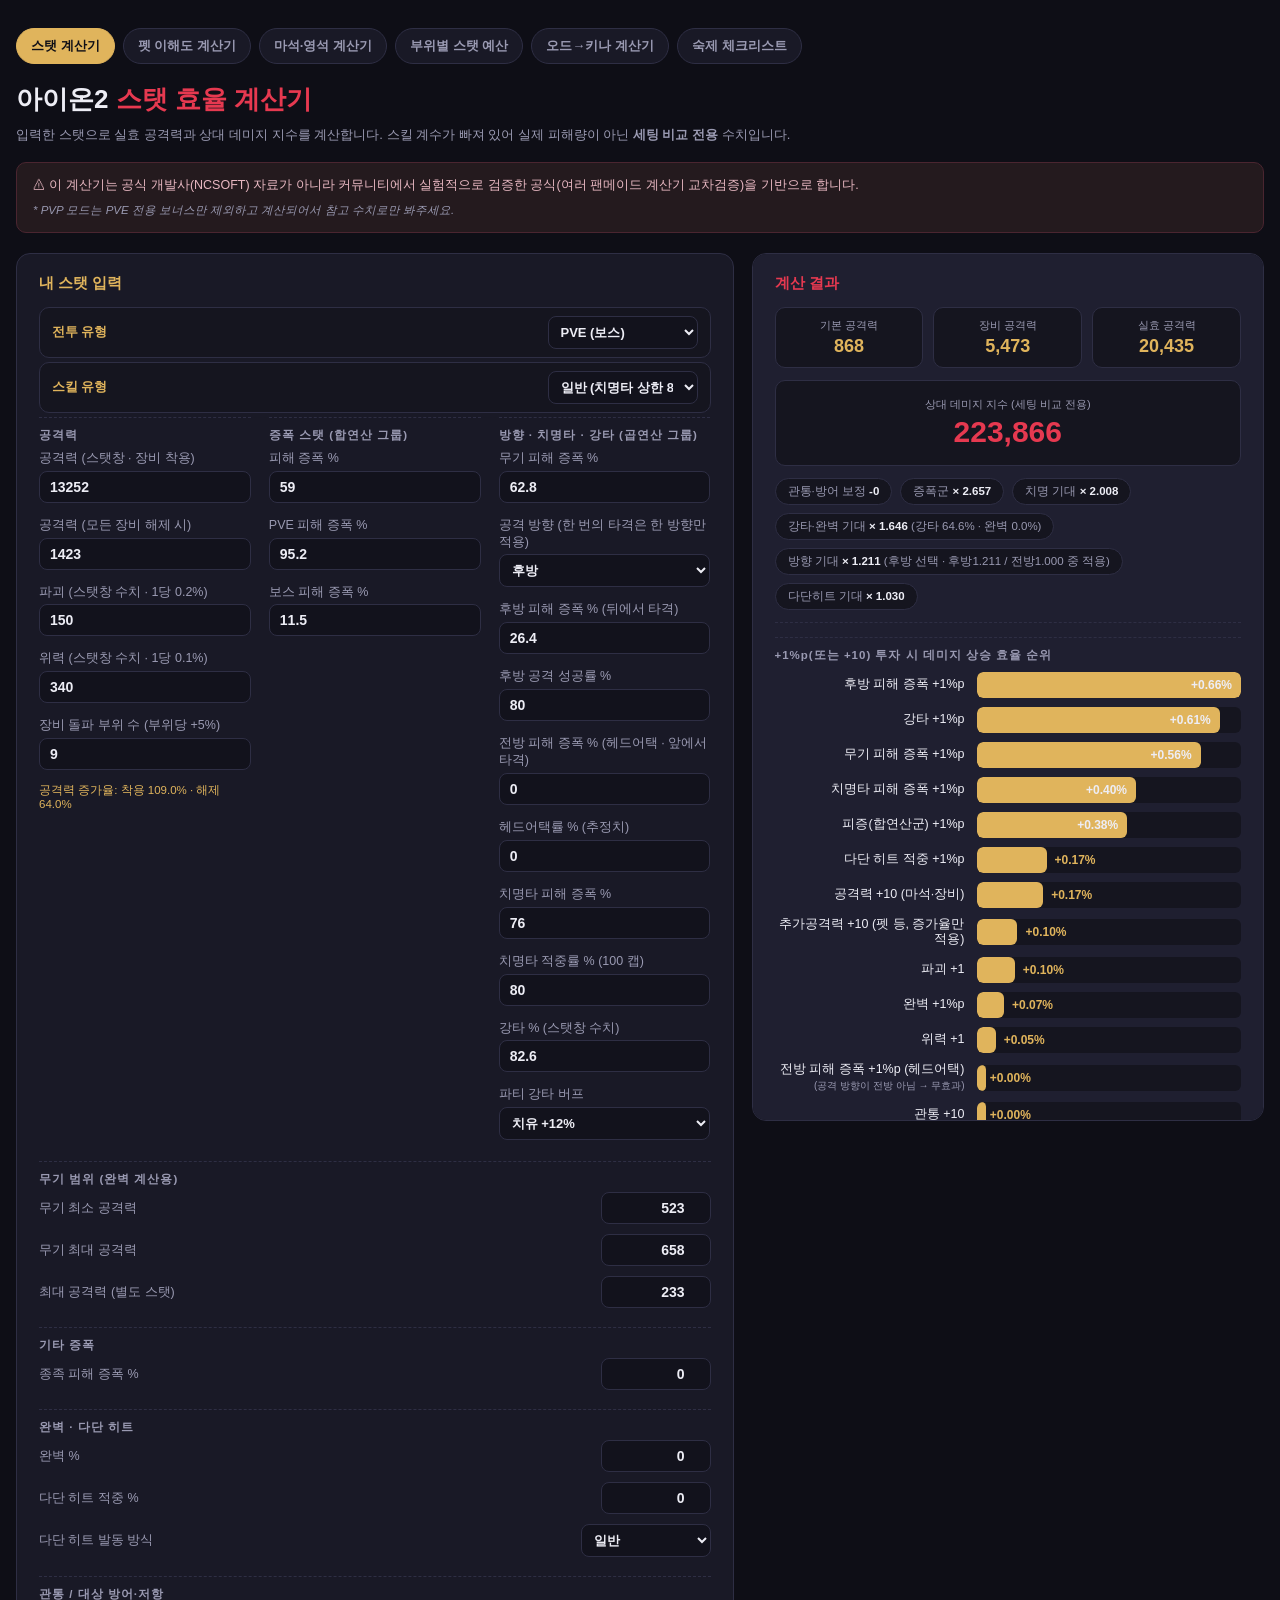
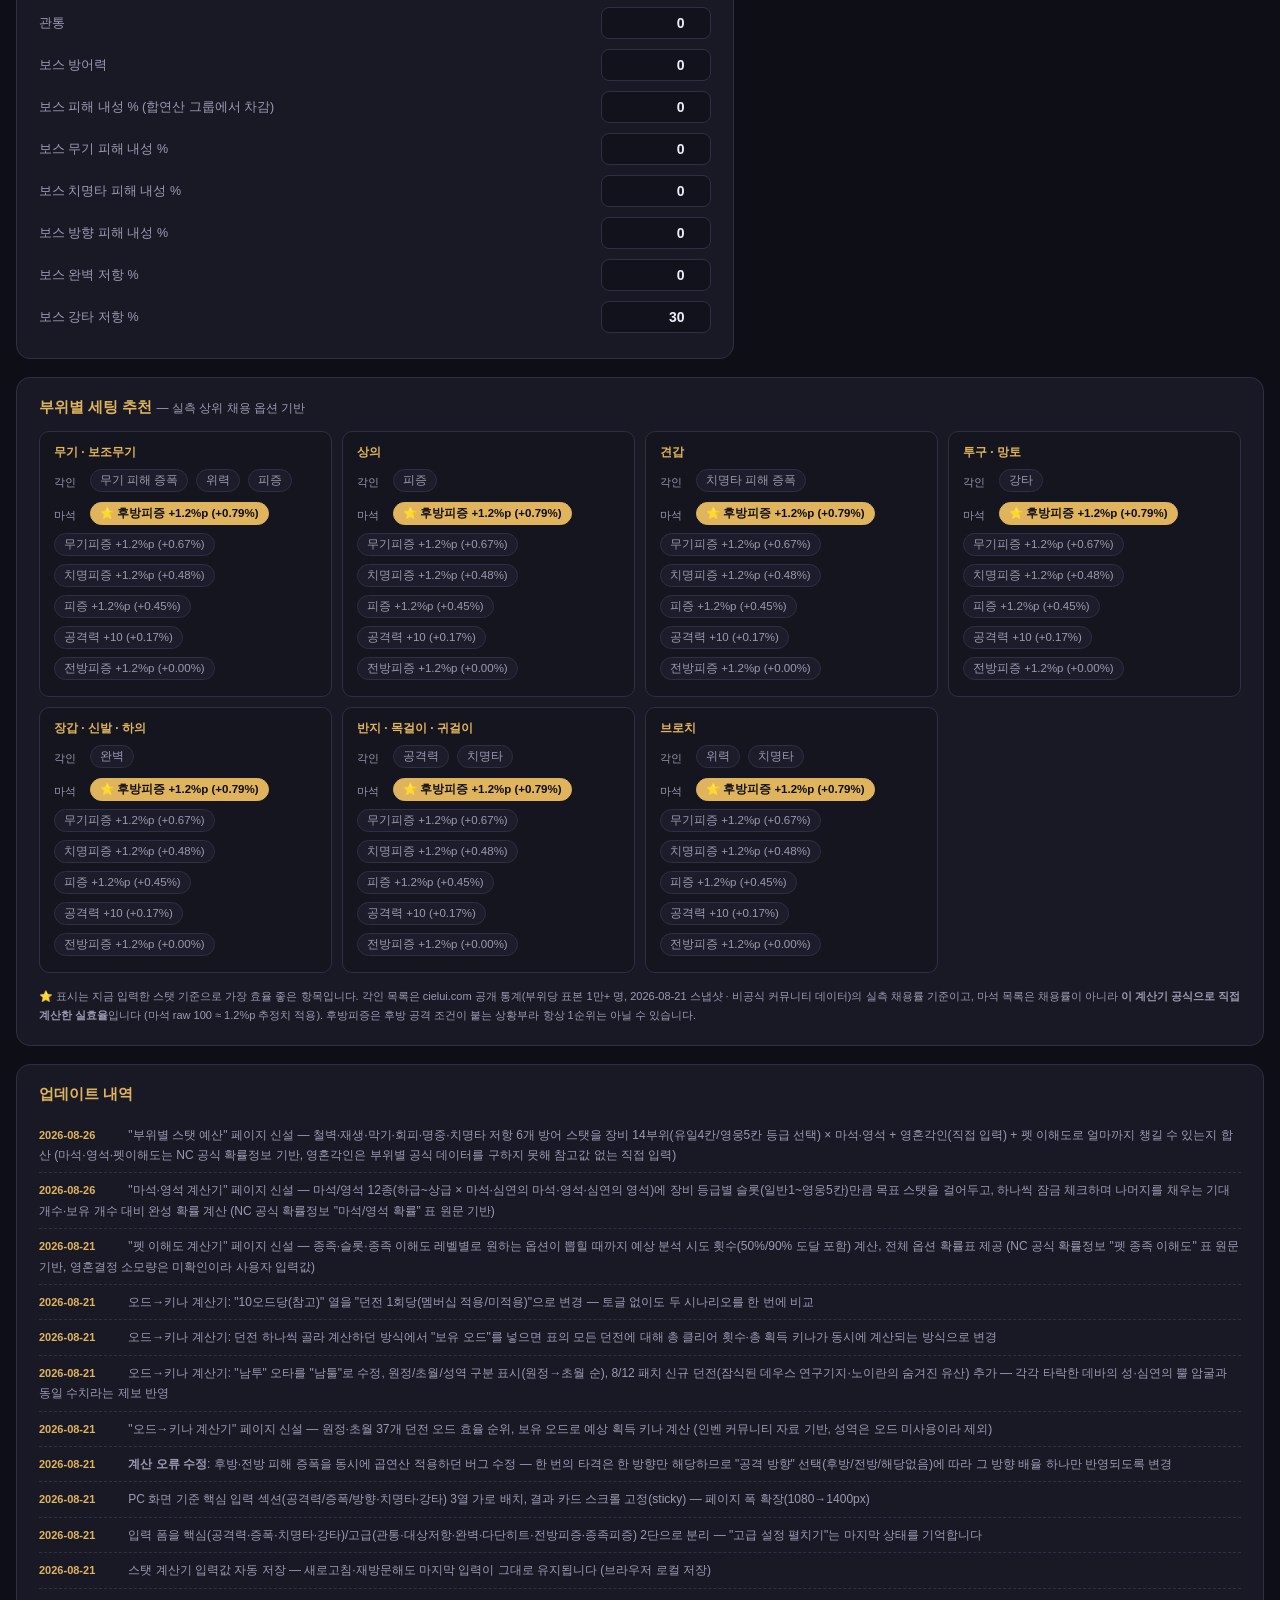
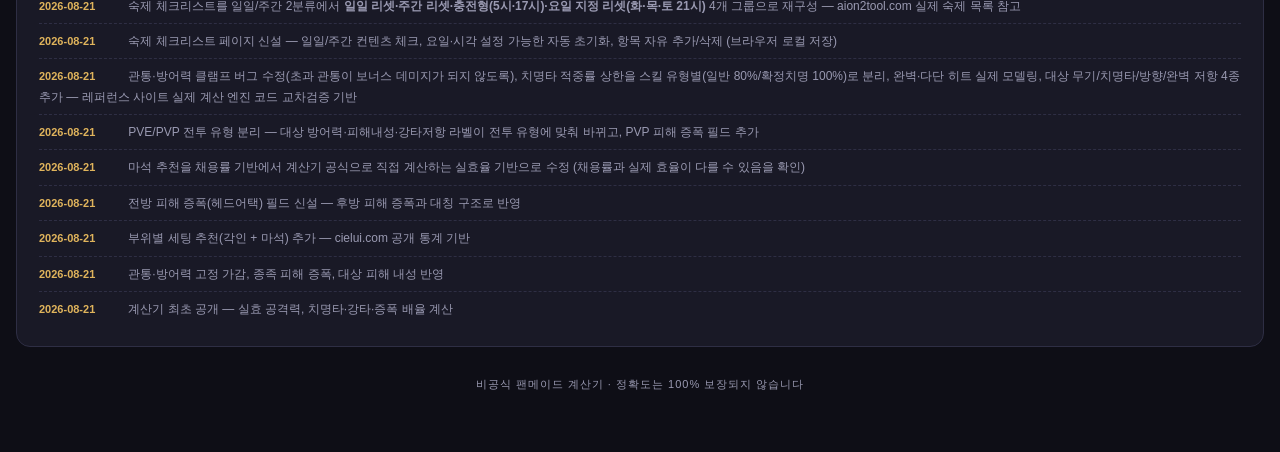
==== commit 1a0ccc18: ""부위별 스탯 예산" 페이지 추가 — 마석/영석 + 영혼각인 + 펫이해도 합산 계산기 철벽·재생·막기·회피·명중·치명타 저항 6개 방어 스탯을 장비 14부위(무기/투구/상의/ 하의" ====
--- a/index.html
+++ b/index.html
@@ -12,6 +12,7 @@
     <a href="index.html" class="on">스탯 계산기</a>
     <a href="pet-calc.html">펫 이해도 계산기</a>
     <a href="manastone-calc.html">마석·영석 계산기</a>
+    <a href="gear-budget.html">부위별 스탯 예산</a>
     <a href="odd-calc.html">오드→키나 계산기</a>
     <a href="checklist.html">숙제 체크리스트</a>
   </nav>
@@ -166,6 +167,7 @@
   <div class="card" style="margin-top:18px">
     <h2>업데이트 내역</h2>
     <ul class="changelog">
+      <li><span class="cd">2026-08-26</span> "부위별 스탯 예산" 페이지 신설 — 철벽·재생·막기·회피·명중·치명타 저항 6개 방어 스탯을 장비 14부위(유일4칸/영웅5칸 등급 선택) × 마석·영석 + 영혼각인(직접 입력) + 펫 이해도로 얼마까지 챙길 수 있는지 합산 (마석·영석·펫이해도는 NC 공식 확률정보 기반, 영혼각인은 부위별 공식 데이터를 구하지 못해 참고값 없는 직접 입력)</li>
       <li><span class="cd">2026-08-26</span> "마석·영석 계산기" 페이지 신설 — 마석/영석 12종(하급~상급 × 마석·심연의 마석·영석·심연의 영석)에 장비 등급별 슬롯(일반1~영웅5칸)만큼 목표 스탯을 걸어두고, 하나씩 잠금 체크하며 나머지를 채우는 기대 개수·보유 개수 대비 완성 확률 계산 (NC 공식 확률정보 "마석/영석 확률" 표 원문 기반)</li>
       <li><span class="cd">2026-08-21</span> "펫 이해도 계산기" 페이지 신설 — 종족·슬롯·종족 이해도 레벨별로 원하는 옵션이 뽑힐 때까지 예상 분석 시도 횟수(50%/90% 도달 포함) 계산, 전체 옵션 확률표 제공 (NC 공식 확률정보 "펫 종족 이해도" 표 원문 기반, 영혼결정 소모량은 미확인이라 사용자 입력값)</li>
       <li><span class="cd">2026-08-21</span> 오드→키나 계산기: "10오드당(참고)" 열을 "던전 1회당(멤버십 적용/미적용)"으로 변경 — 토글 없이도 두 시나리오를 한 번에 비교</li>
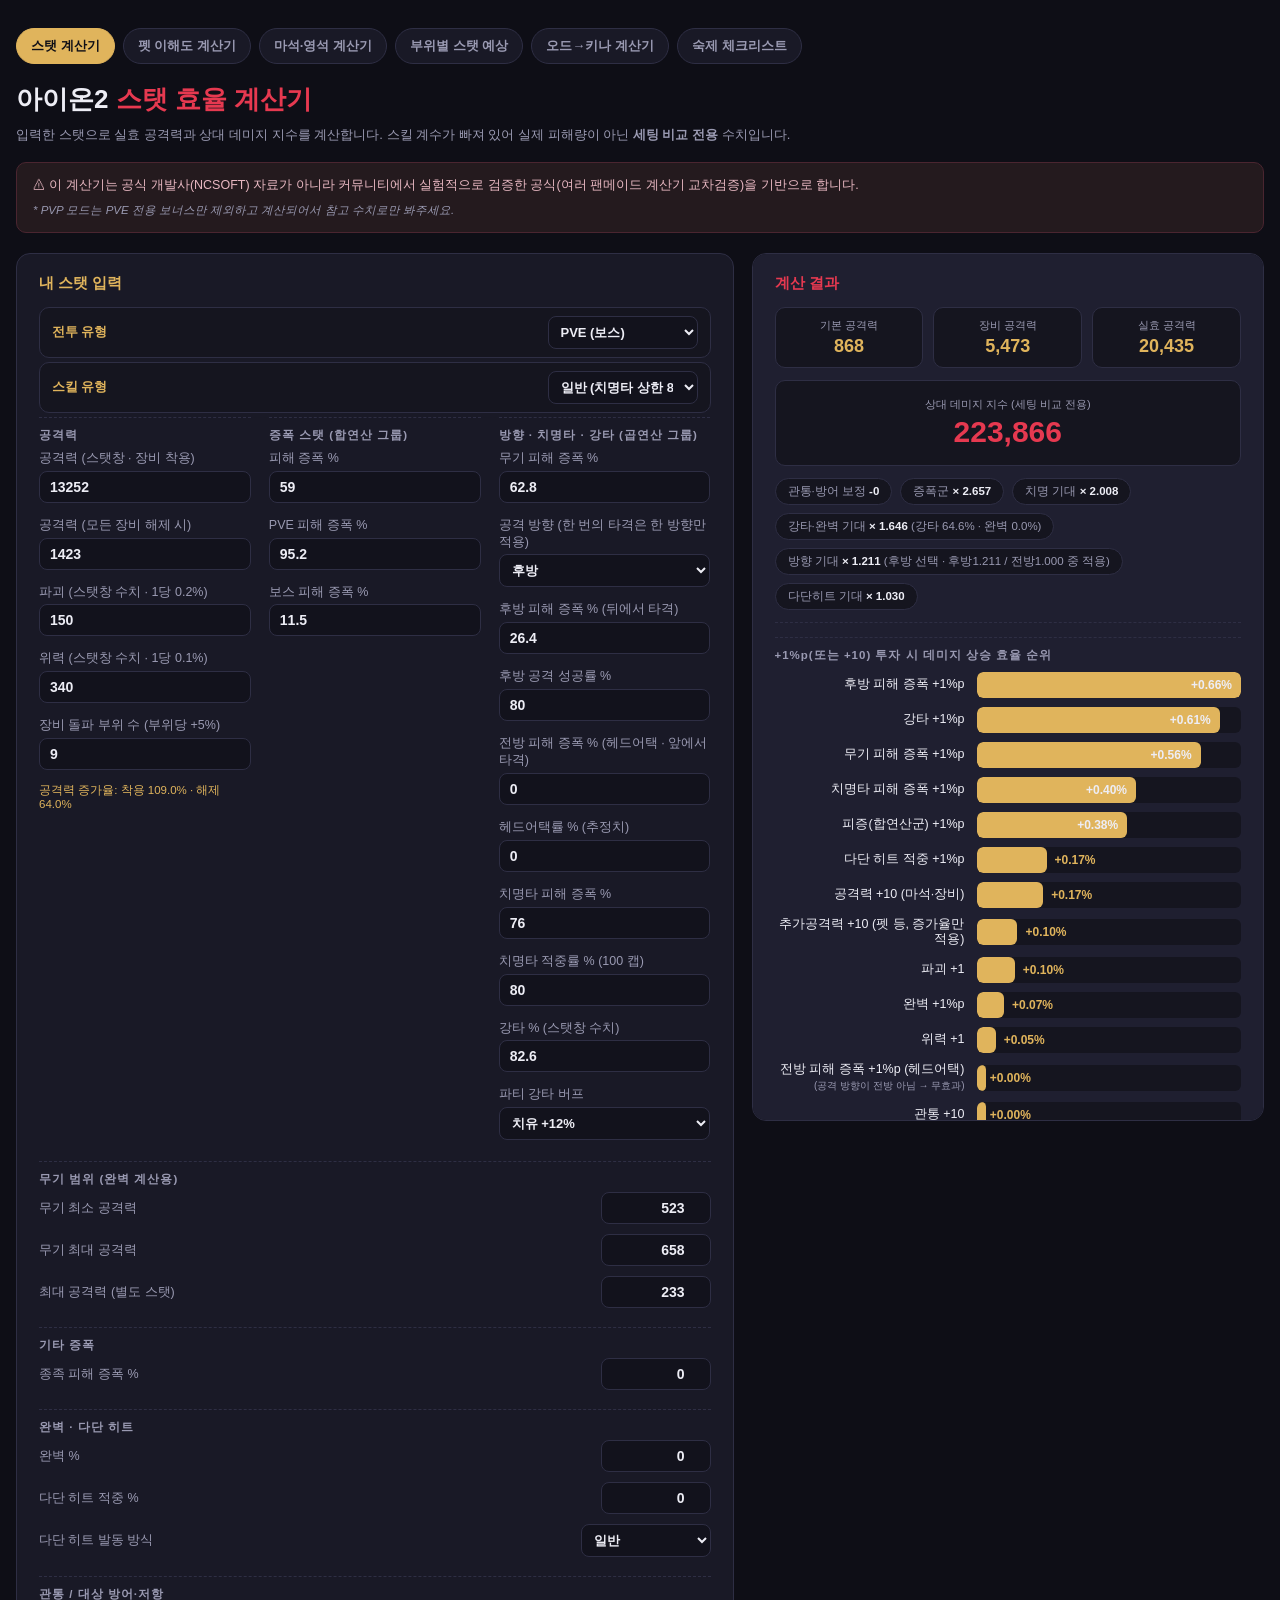
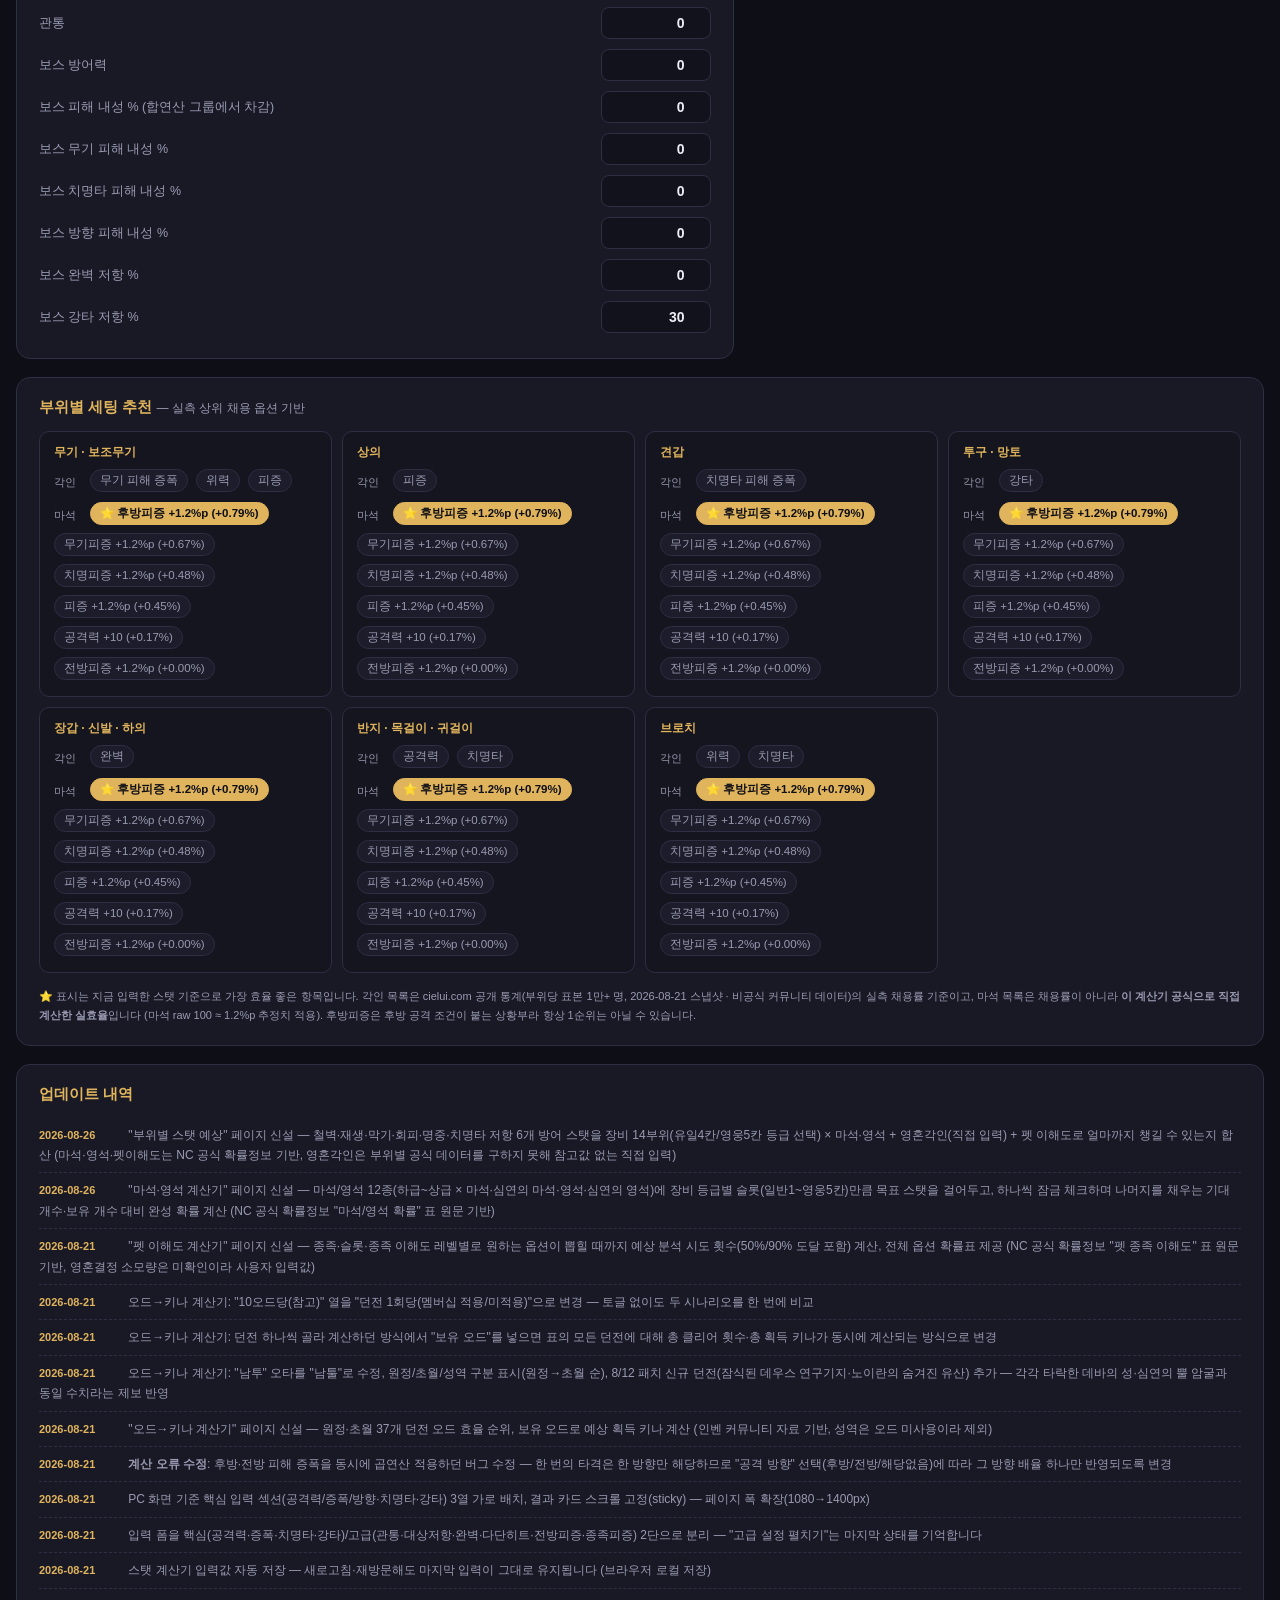
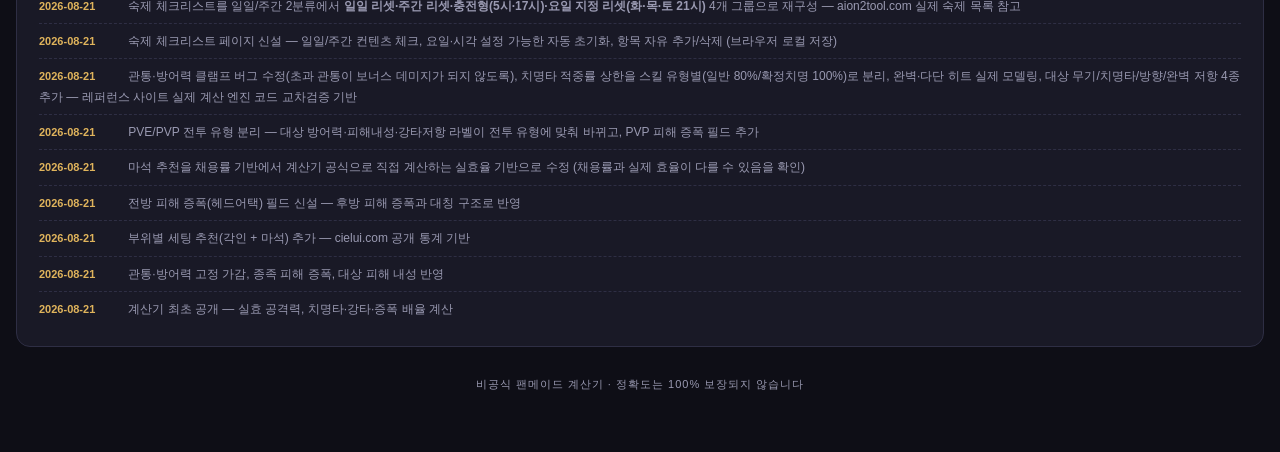
==== commit 85f58a54: ""부위별 스탯 예산" 페이지명을 "부위별 스탯 예상"으로 수정 이 페이지는 실제로 자원을 배분하는 예산 개념이 아니라, 등급·수치를 가정했을 때 얼마나 나올지 예상치를 더하는 도구" ====
--- a/index.html
+++ b/index.html
@@ -12,7 +12,7 @@
     <a href="index.html" class="on">스탯 계산기</a>
     <a href="pet-calc.html">펫 이해도 계산기</a>
     <a href="manastone-calc.html">마석·영석 계산기</a>
-    <a href="gear-budget.html">부위별 스탯 예산</a>
+    <a href="gear-budget.html">부위별 스탯 예상</a>
     <a href="odd-calc.html">오드→키나 계산기</a>
     <a href="checklist.html">숙제 체크리스트</a>
   </nav>
@@ -167,7 +167,7 @@
   <div class="card" style="margin-top:18px">
     <h2>업데이트 내역</h2>
     <ul class="changelog">
-      <li><span class="cd">2026-08-26</span> "부위별 스탯 예산" 페이지 신설 — 철벽·재생·막기·회피·명중·치명타 저항 6개 방어 스탯을 장비 14부위(유일4칸/영웅5칸 등급 선택) × 마석·영석 + 영혼각인(직접 입력) + 펫 이해도로 얼마까지 챙길 수 있는지 합산 (마석·영석·펫이해도는 NC 공식 확률정보 기반, 영혼각인은 부위별 공식 데이터를 구하지 못해 참고값 없는 직접 입력)</li>
+      <li><span class="cd">2026-08-26</span> "부위별 스탯 예상" 페이지 신설 — 철벽·재생·막기·회피·명중·치명타 저항 6개 방어 스탯을 장비 14부위(유일4칸/영웅5칸 등급 선택) × 마석·영석 + 영혼각인(직접 입력) + 펫 이해도로 얼마까지 챙길 수 있는지 합산 (마석·영석·펫이해도는 NC 공식 확률정보 기반, 영혼각인은 부위별 공식 데이터를 구하지 못해 참고값 없는 직접 입력)</li>
       <li><span class="cd">2026-08-26</span> "마석·영석 계산기" 페이지 신설 — 마석/영석 12종(하급~상급 × 마석·심연의 마석·영석·심연의 영석)에 장비 등급별 슬롯(일반1~영웅5칸)만큼 목표 스탯을 걸어두고, 하나씩 잠금 체크하며 나머지를 채우는 기대 개수·보유 개수 대비 완성 확률 계산 (NC 공식 확률정보 "마석/영석 확률" 표 원문 기반)</li>
       <li><span class="cd">2026-08-21</span> "펫 이해도 계산기" 페이지 신설 — 종족·슬롯·종족 이해도 레벨별로 원하는 옵션이 뽑힐 때까지 예상 분석 시도 횟수(50%/90% 도달 포함) 계산, 전체 옵션 확률표 제공 (NC 공식 확률정보 "펫 종족 이해도" 표 원문 기반, 영혼결정 소모량은 미확인이라 사용자 입력값)</li>
       <li><span class="cd">2026-08-21</span> 오드→키나 계산기: "10오드당(참고)" 열을 "던전 1회당(멤버십 적용/미적용)"으로 변경 — 토글 없이도 두 시나리오를 한 번에 비교</li>
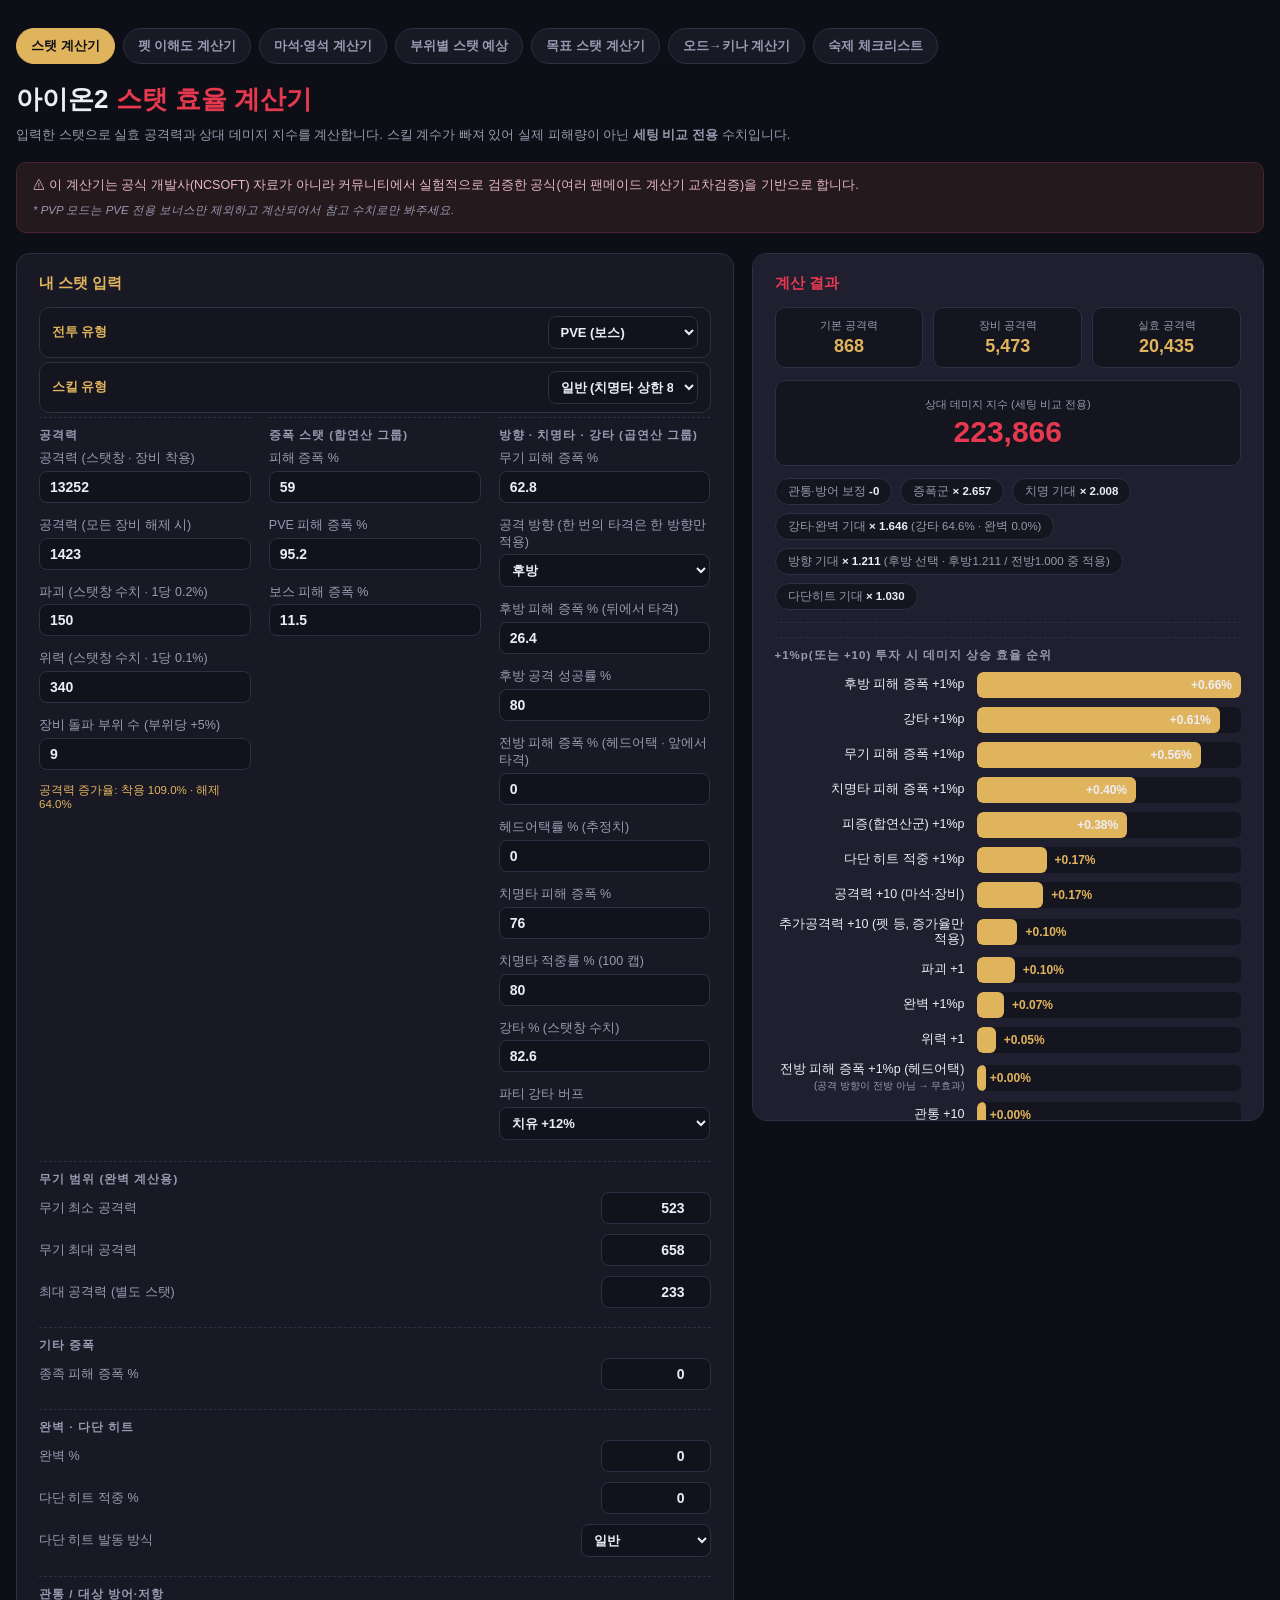
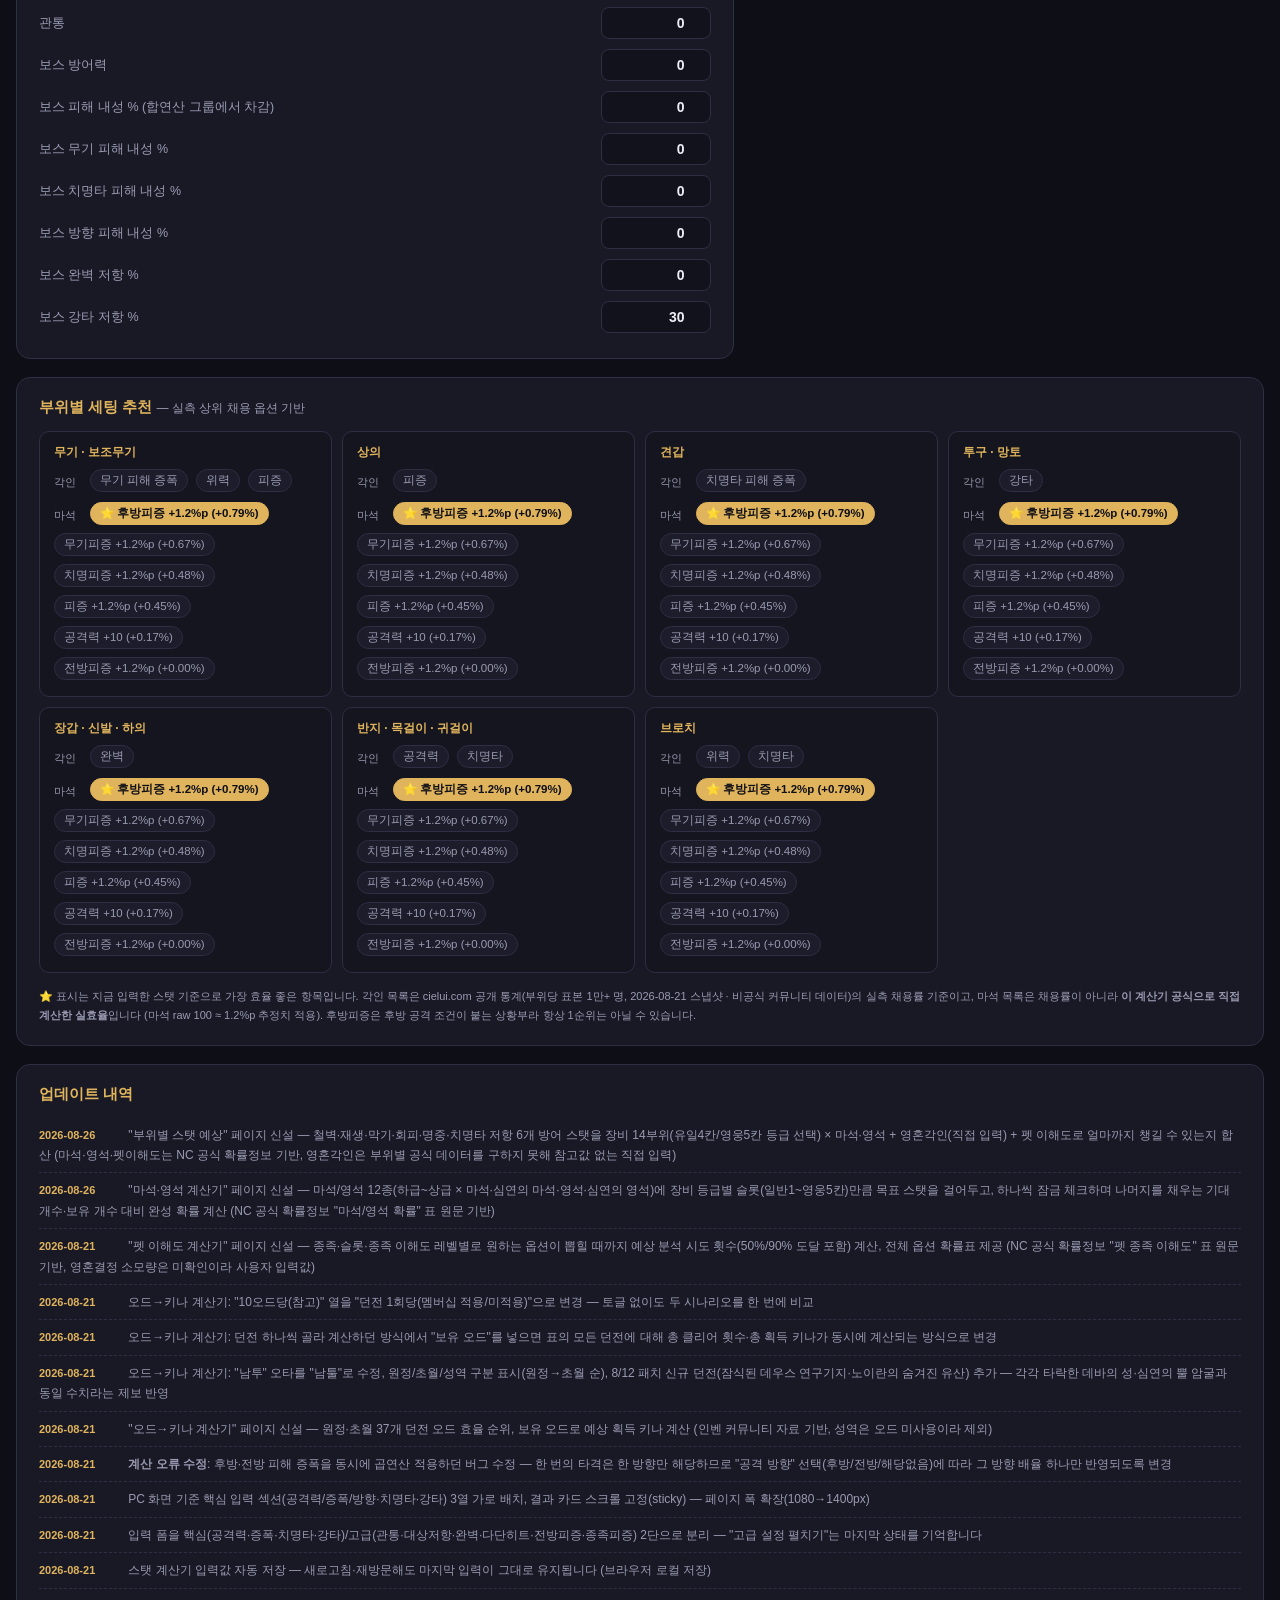
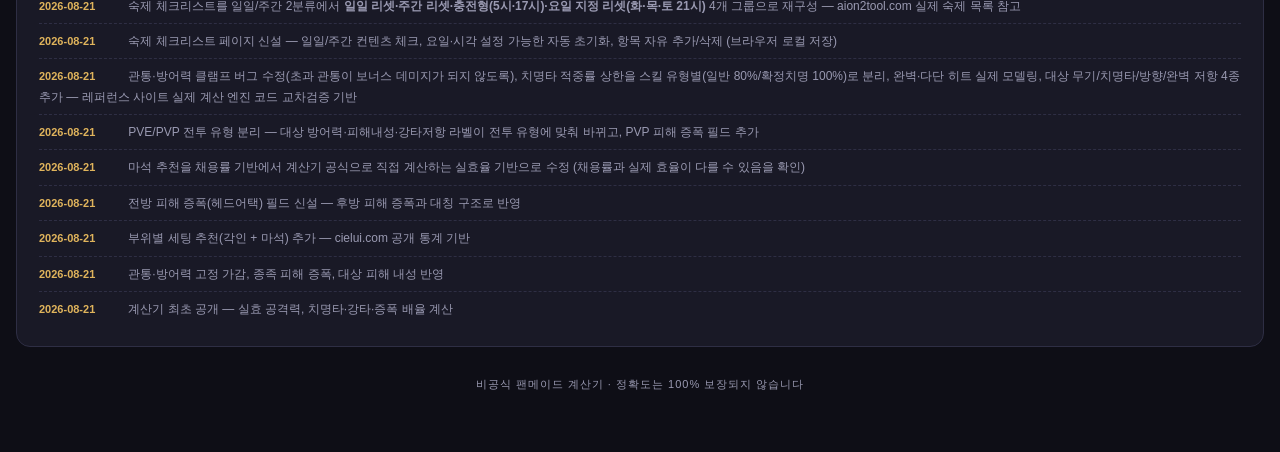
==== commit 341f1c46: "feat: "목표 수치 달성 경로"를 별도 페이지(목표 스탯 계산기)로 분리 한 페이지(부위별 스탯 예상)에 장비 전체 요약 + 목표 경로 계산기가 같이 있어서 이해하기 어렵다는 " ====
--- a/index.html
+++ b/index.html
@@ -13,6 +13,7 @@
     <a href="pet-calc.html">펫 이해도 계산기</a>
     <a href="manastone-calc.html">마석·영석 계산기</a>
     <a href="gear-budget.html">부위별 스탯 예상</a>
+    <a href="goal-calc.html">목표 스탯 계산기</a>
     <a href="odd-calc.html">오드→키나 계산기</a>
     <a href="checklist.html">숙제 체크리스트</a>
   </nav>
--- a/style.css
+++ b/style.css
@@ -113,3 +113,28 @@
 .targetCheckList label.cl-item{display:block;font-size:12px;color:var(--txt);padding:2px 0;cursor:pointer;white-space:nowrap}
 .targetCheckList label.cl-item:hover{color:var(--gold)}
 .targetCheckList input[type=checkbox]{margin-right:5px;vertical-align:middle}
+.gear-part-toolbar{display:flex;gap:8px;margin:16px 0 10px}
+.gear-part-toolbar button{background:#15151f;border:1px solid var(--line);color:var(--txt);border-radius:8px;padding:7px 14px;font-size:12.5px;font-weight:700;cursor:pointer;font-family:inherit}
+.gear-part-toolbar button:hover{border-color:var(--gold);color:var(--gold)}
+.gear-part-grid{display:grid;grid-template-columns:repeat(auto-fill,minmax(360px,1fr));gap:14px;align-items:start}
+.gear-part{padding:0;overflow:hidden}
+.gear-part summary{list-style:none;cursor:pointer;padding:16px 20px;display:flex;align-items:center;justify-content:space-between;gap:10px}
+.gear-part summary::-webkit-details-marker{display:none}
+.gear-part summary::before{content:'▸';color:var(--muted);font-size:11px;margin-right:8px;flex-shrink:0}
+.gear-part[open] summary::before{content:'▾';color:var(--gold)}
+.gear-part-name{font-size:15px;font-weight:700;color:var(--gold);flex-shrink:0}
+.gear-part-badge{font-size:11px;color:var(--muted);text-align:right;overflow:hidden;text-overflow:ellipsis;white-space:nowrap}
+.gear-part>.field,.gear-part>.sect,.gear-part>[id^="manaRows-"],.gear-part>[id^="engraveGrid-"]{margin-left:20px;margin-right:20px}
+.gear-part>.sect{margin-top:14px}
+.gear-part>[id^="engraveGrid-"]{margin-bottom:20px}
+.engrave-cat-label{font-size:10.5px;color:var(--gold);font-weight:700;letter-spacing:.5px;margin:12px 0 6px}
+.engrave-cat-label:first-child{margin-top:0}
+
+.tabbar{display:flex;gap:6px;margin-bottom:16px}
+.tab-btn{background:#15151f;border:1px solid var(--line);color:var(--muted);border-radius:10px 10px 0 0;padding:10px 22px;font-size:13.5px;font-weight:700;cursor:pointer;font-family:inherit}
+.tab-btn[aria-selected="true"]{background:var(--card);border-color:var(--gold);border-bottom-color:var(--card);color:var(--gold)}
+.tab-btn:not([aria-selected="true"]):hover{color:var(--txt)}
+
+.cat-row td{background:#15151f;color:var(--gold);font-size:11px;font-weight:700;letter-spacing:.5px;padding:6px 10px}
+.show-all-toggle{display:inline-flex;align-items:center;gap:6px;font-size:12px;color:var(--muted);cursor:pointer;margin-bottom:8px}
+.show-all-toggle input{cursor:pointer}
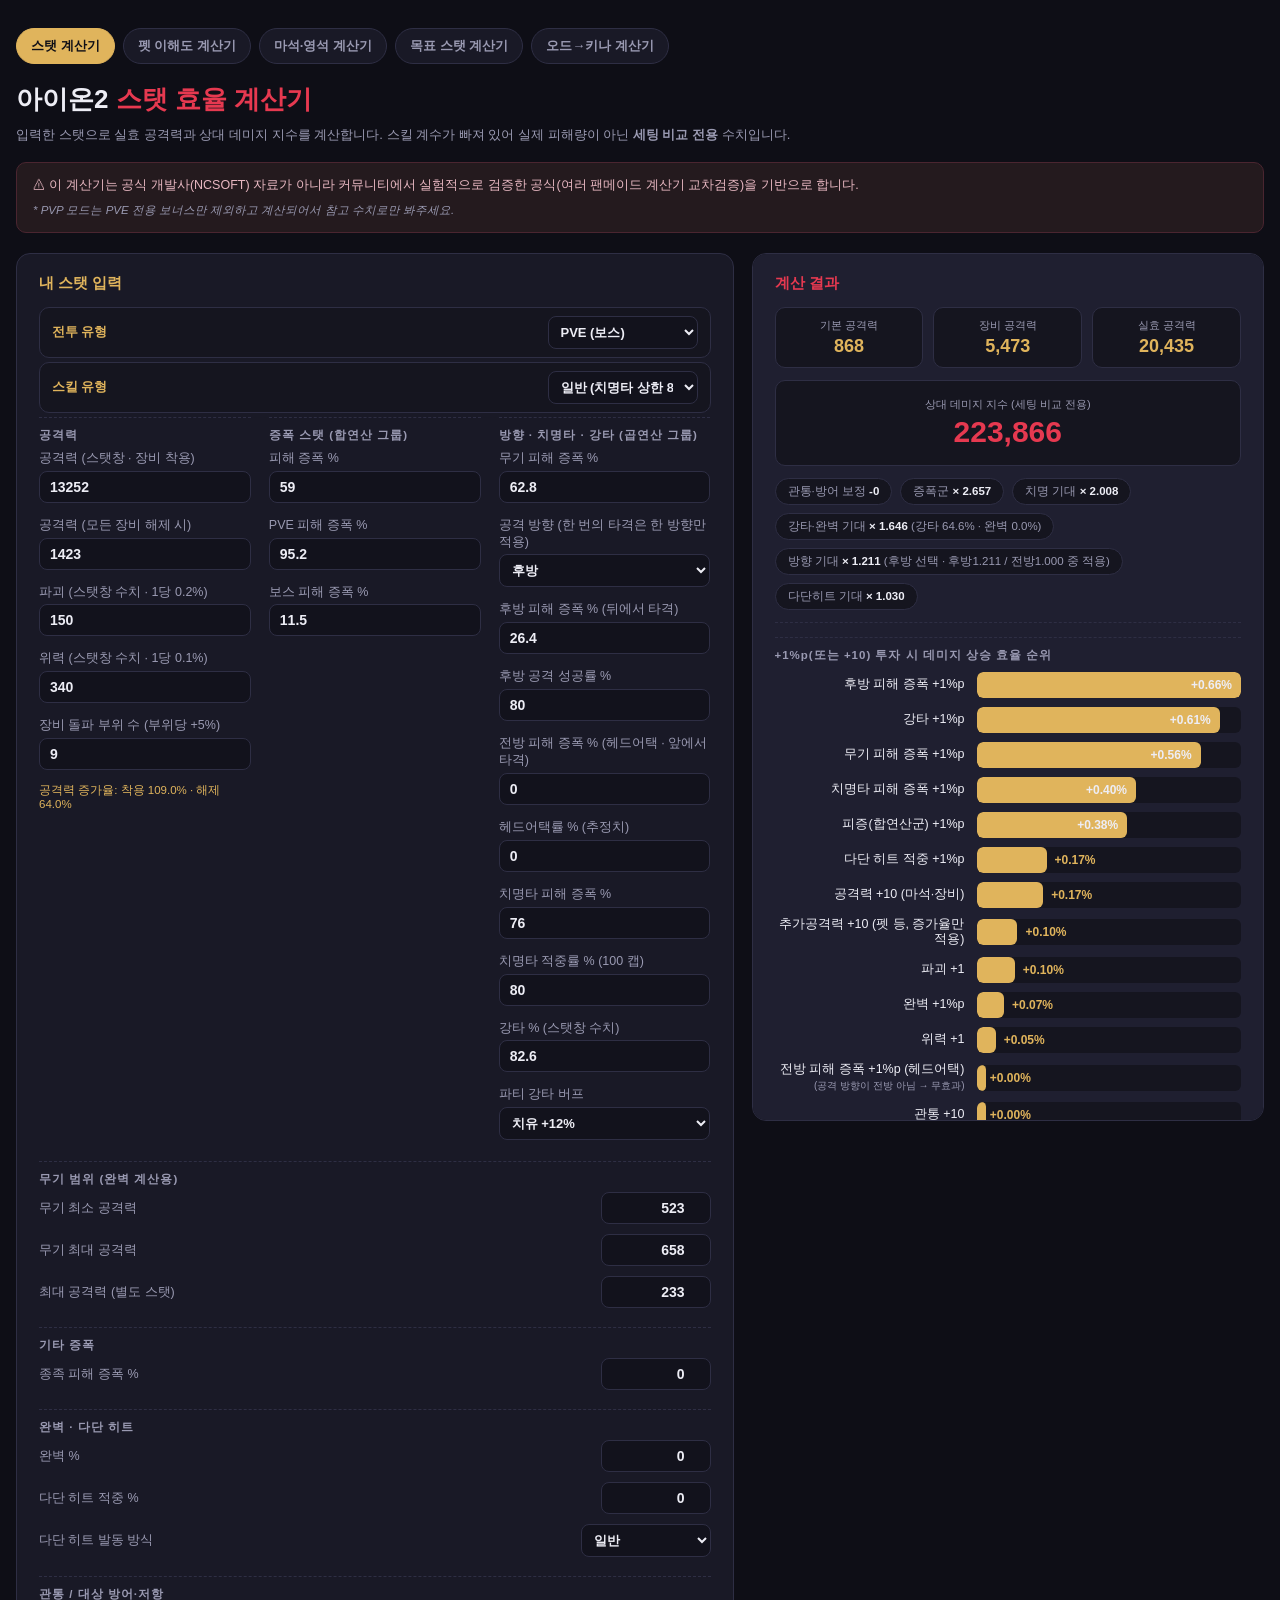
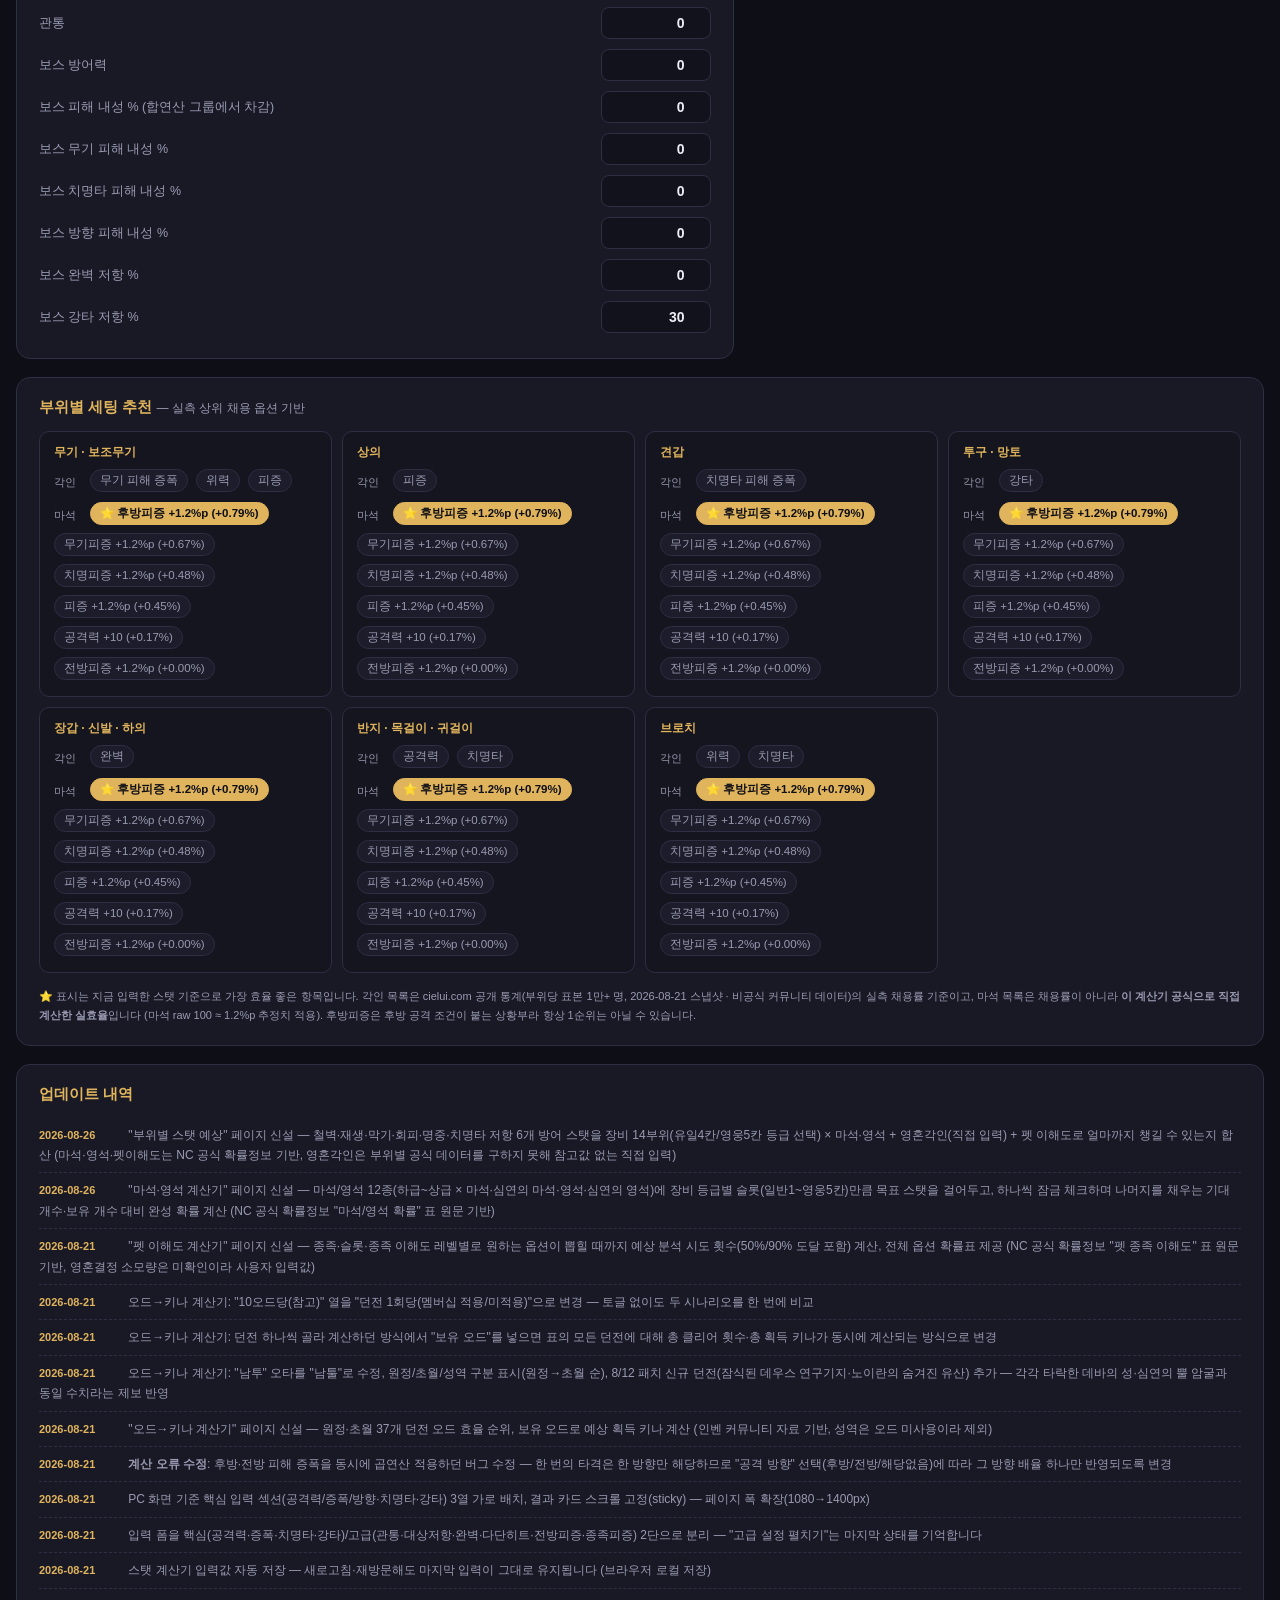
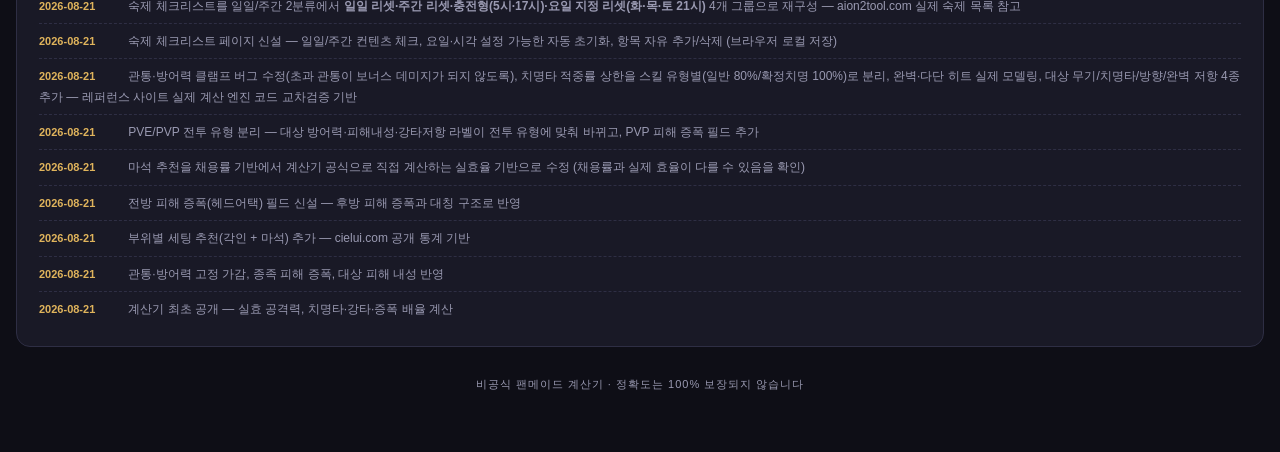
==== commit 356271b4: ""부위별 스탯 예상"·"숙제 체크리스트" 페이지 삭제 gear-budget.html/js, checklist.html/js를 제거하고 전체 페이지 네비게이션에서 두 링크를 뺐다. " ====
--- a/index.html
+++ b/index.html
@@ -12,10 +12,8 @@
     <a href="index.html" class="on">스탯 계산기</a>
     <a href="pet-calc.html">펫 이해도 계산기</a>
     <a href="manastone-calc.html">마석·영석 계산기</a>
-    <a href="gear-budget.html">부위별 스탯 예상</a>
     <a href="goal-calc.html">목표 스탯 계산기</a>
     <a href="odd-calc.html">오드→키나 계산기</a>
-    <a href="checklist.html">숙제 체크리스트</a>
   </nav>
 
   <header class="head">
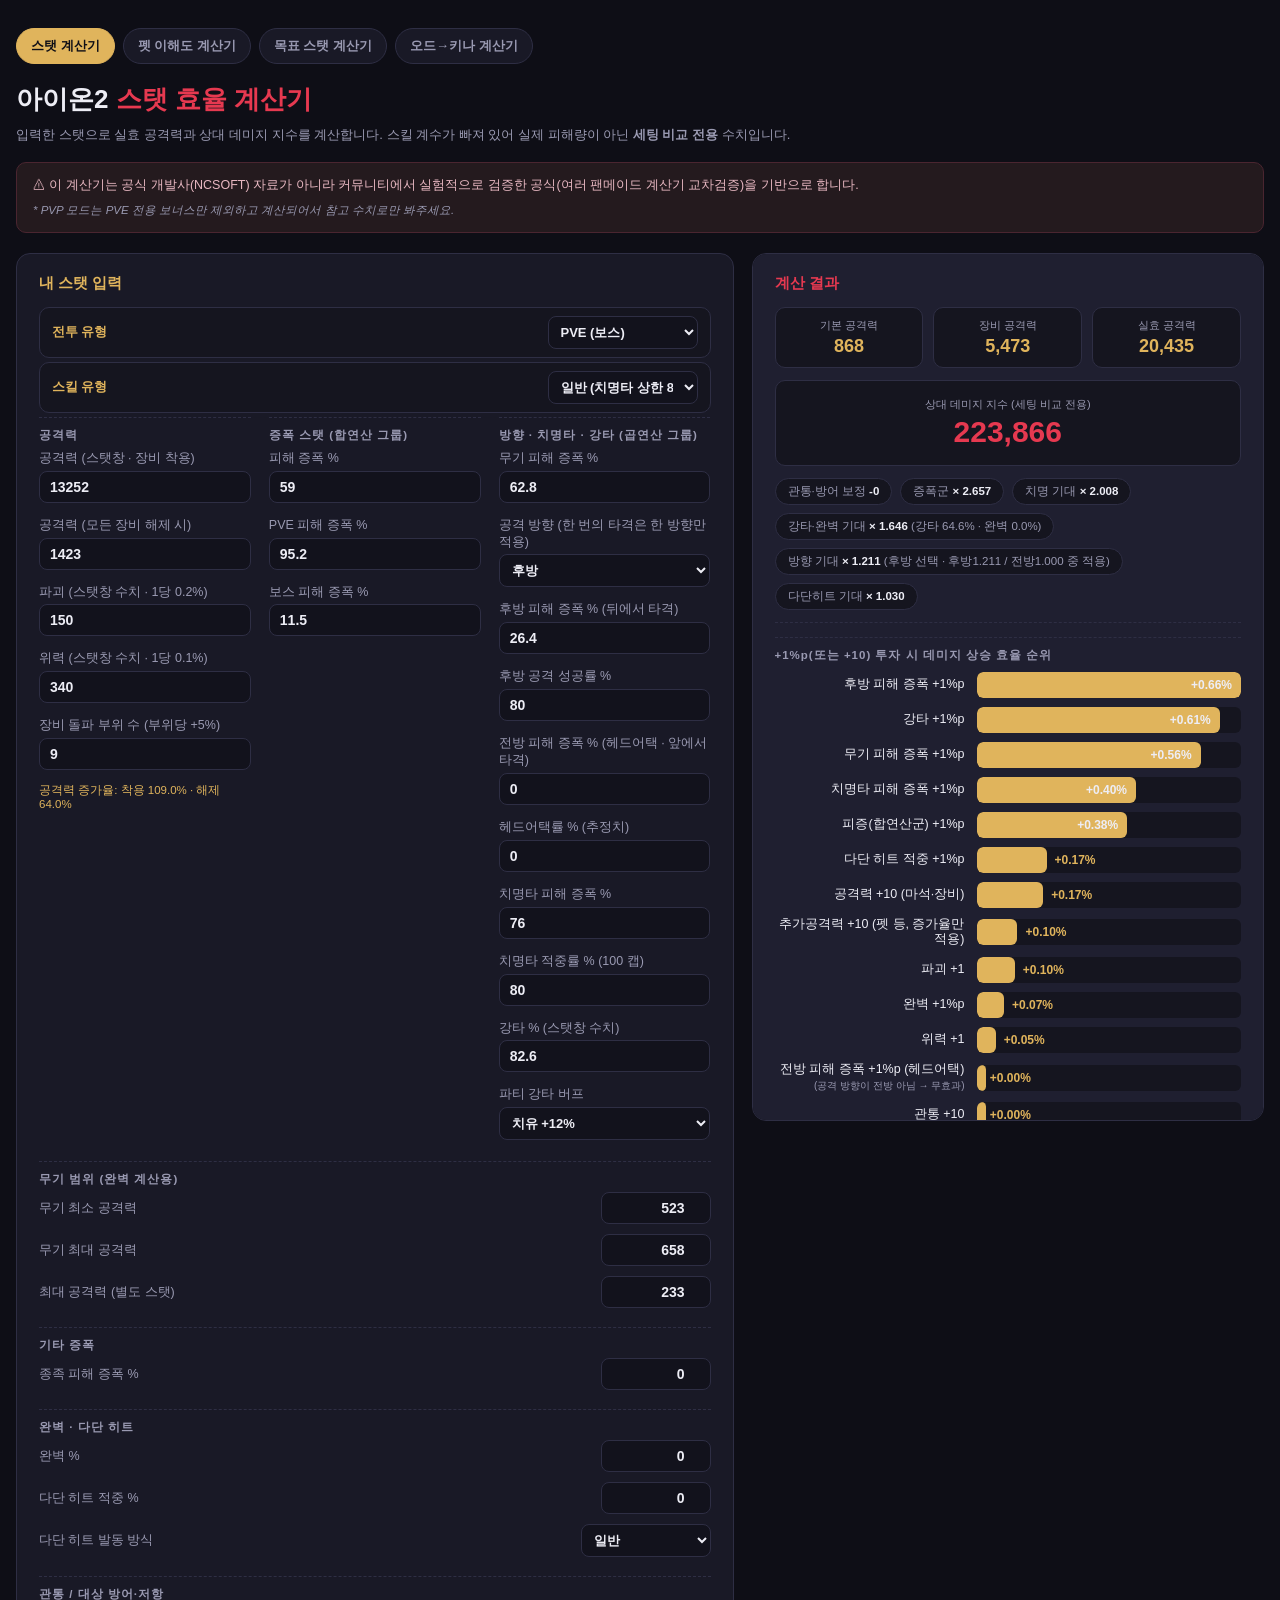
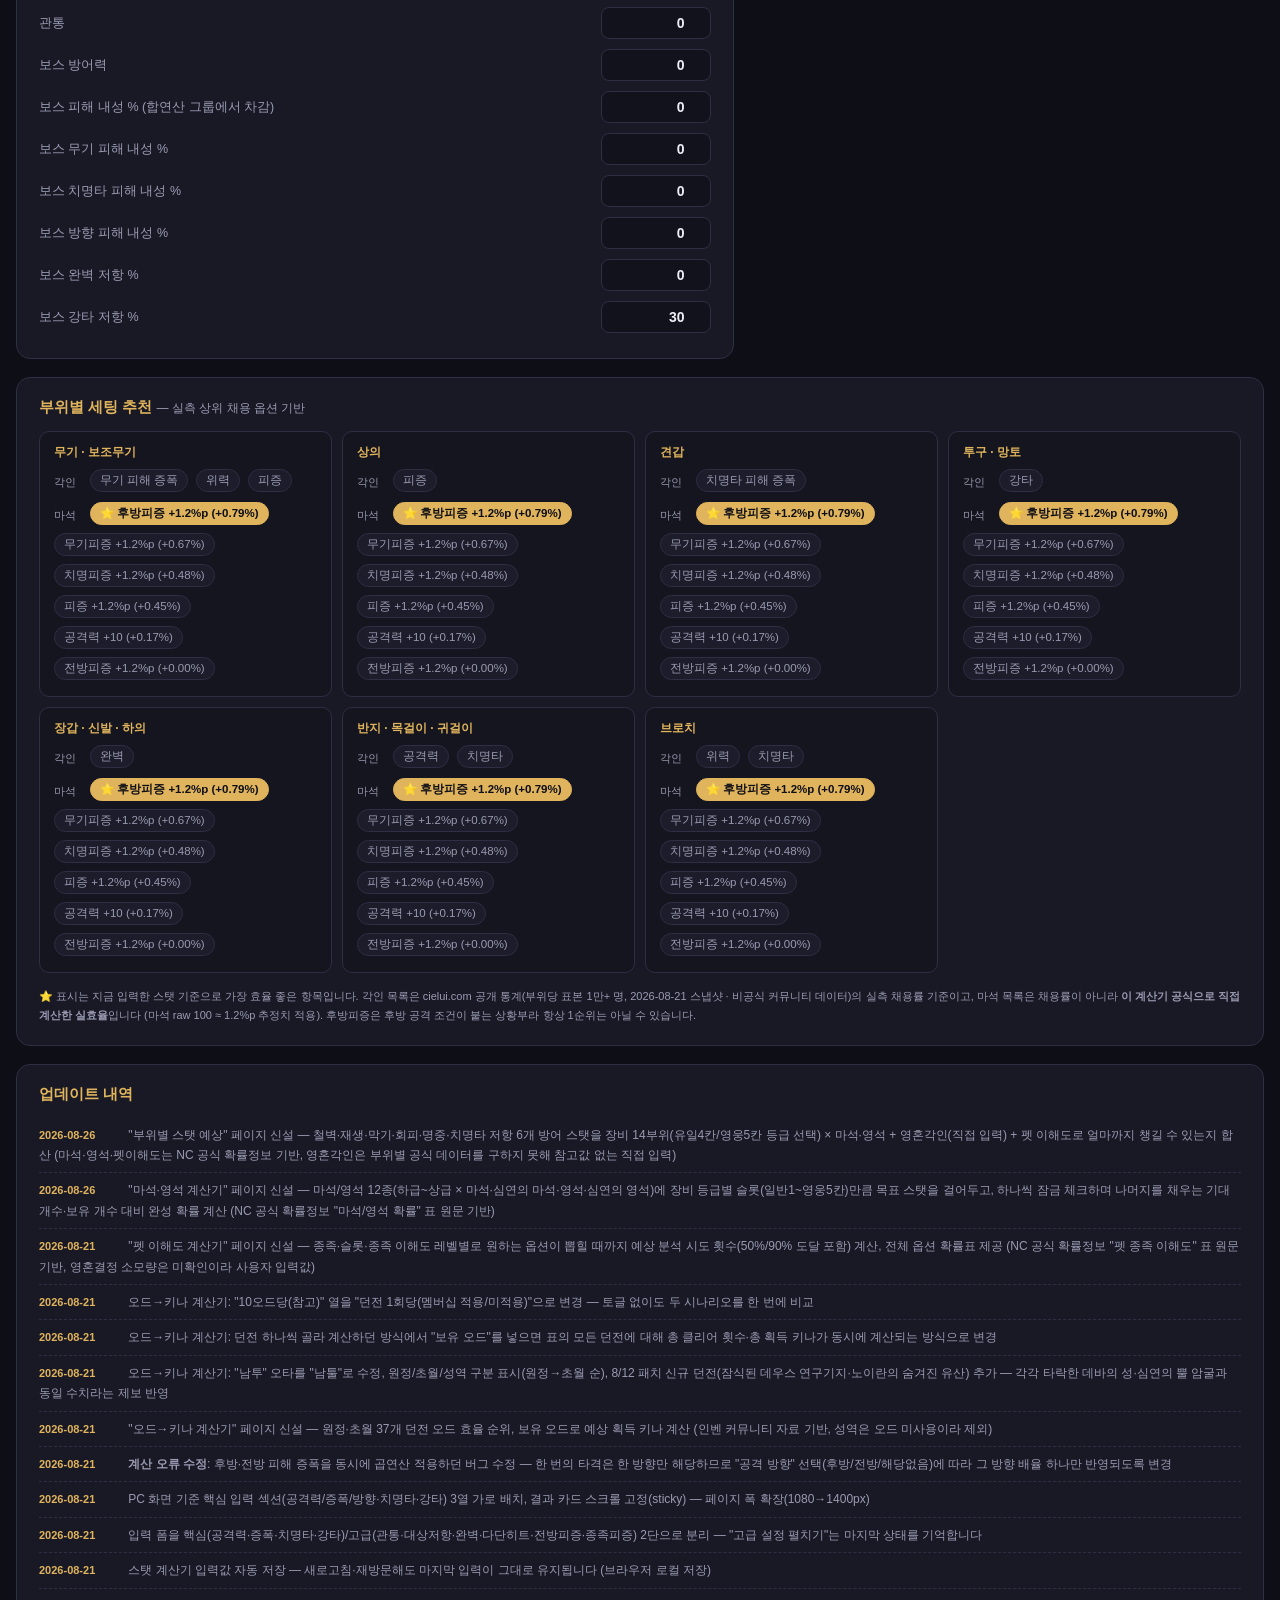
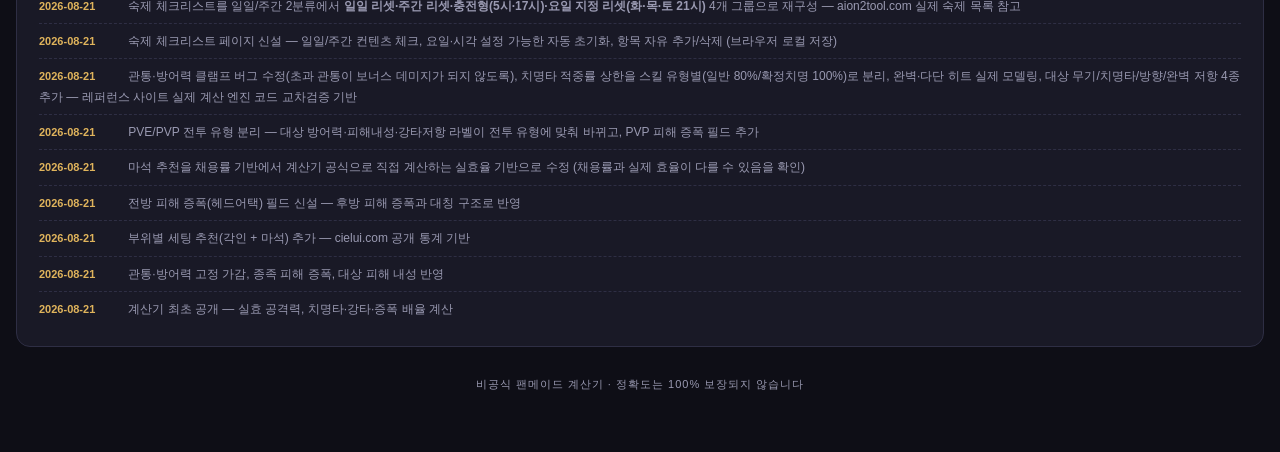
==== commit 84459e5b: ""마석·영석 계산기" 페이지 삭제 manastone-calc.html/js를 제거하고 전체 네비게이션에서 링크를 뺐다. manastone-data.js는 goal-calc.js가 " ====
--- a/index.html
+++ b/index.html
@@ -11,7 +11,6 @@
   <nav class="topnav">
     <a href="index.html" class="on">스탯 계산기</a>
     <a href="pet-calc.html">펫 이해도 계산기</a>
-    <a href="manastone-calc.html">마석·영석 계산기</a>
     <a href="goal-calc.html">목표 스탯 계산기</a>
     <a href="odd-calc.html">오드→키나 계산기</a>
   </nav>
--- a/style.css
+++ b/style.css
@@ -21,6 +21,9 @@
 .core-cols .field input,.core-cols .field select{width:100%;text-align:left}
 @media(max-width:1150px){.core-cols{grid-template-columns:1fr 1fr}}
 @media(max-width:820px){.core-cols{grid-template-columns:1fr}}
+.core-cols.cols-4{grid-template-columns:repeat(4,1fr)}
+@media(max-width:1150px){.core-cols.cols-4{grid-template-columns:1fr 1fr}}
+@media(max-width:820px){.core-cols.cols-4{grid-template-columns:1fr}}
 h2{font-size:15px;font-weight:700;color:var(--gold);margin-bottom:14px}
 h2.r{color:var(--red)}
 .field{display:flex;align-items:center;justify-content:space-between;gap:10px;padding:5px 0}
